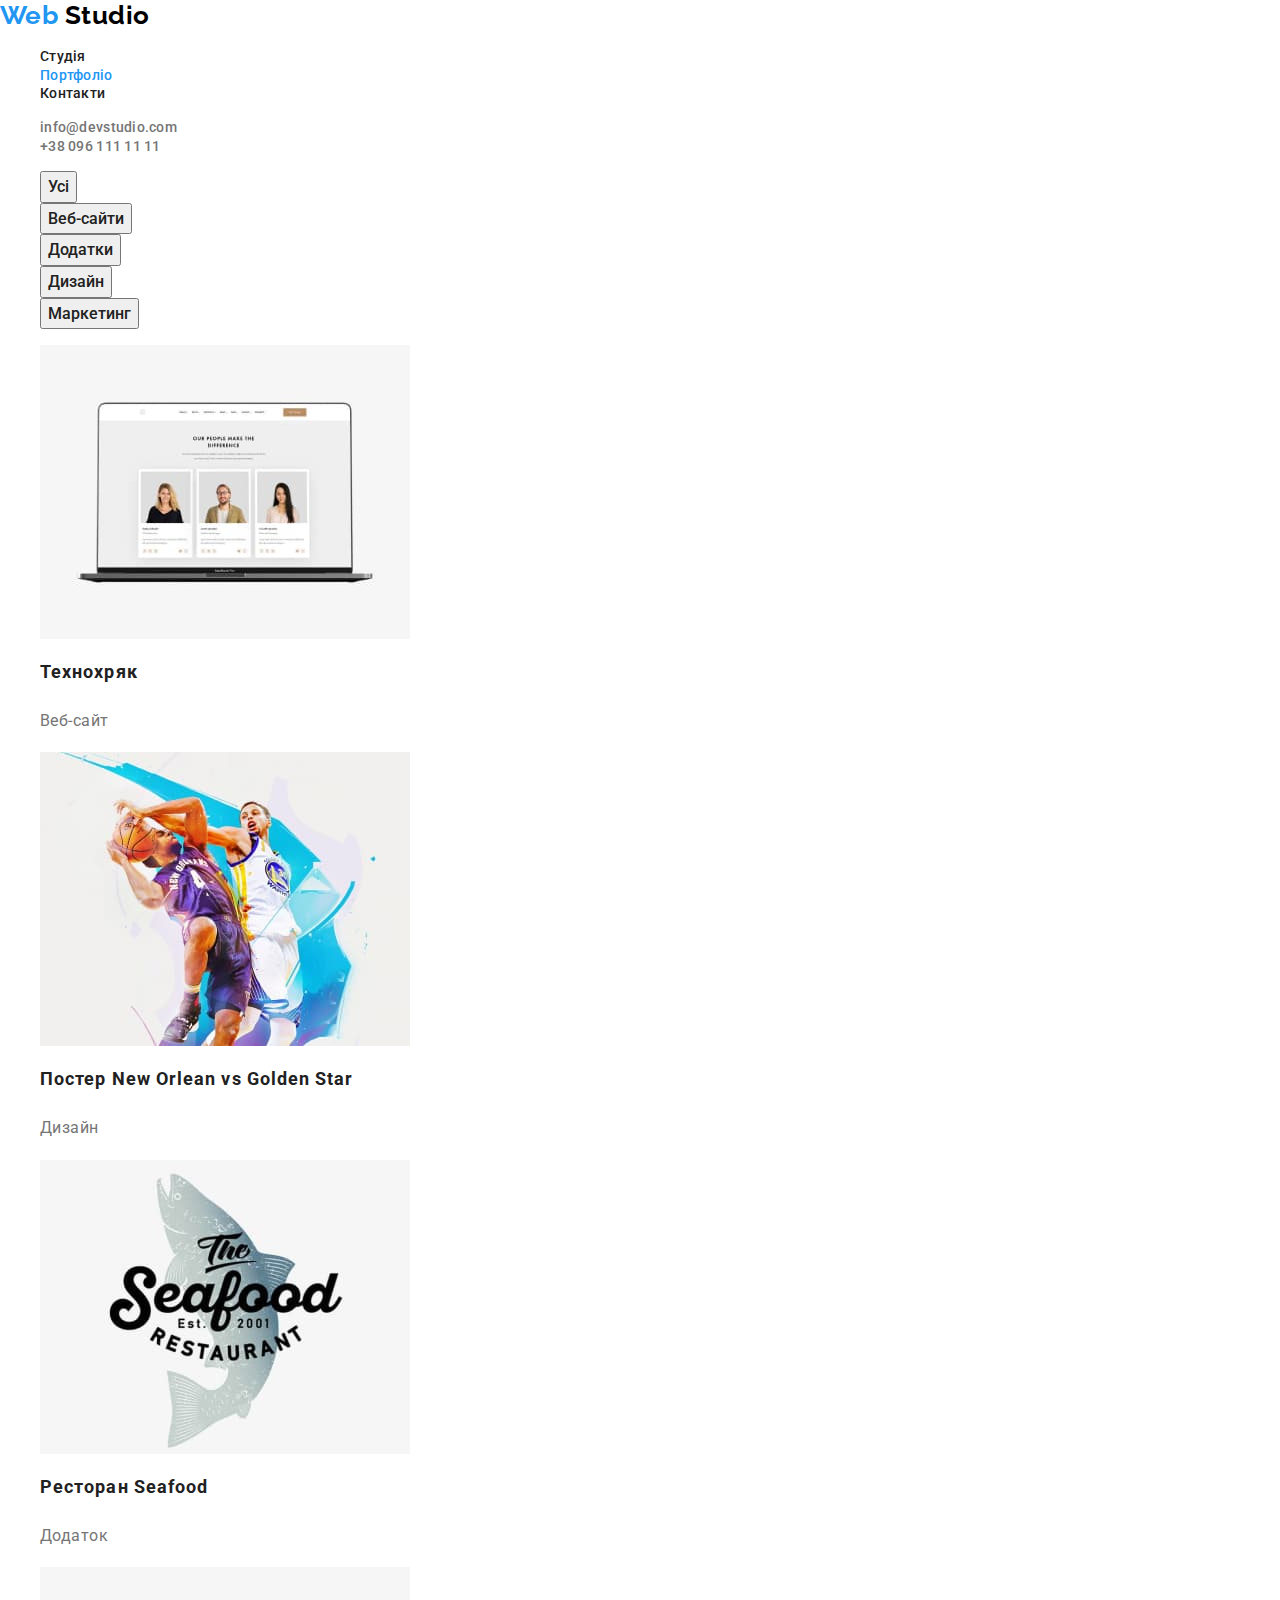
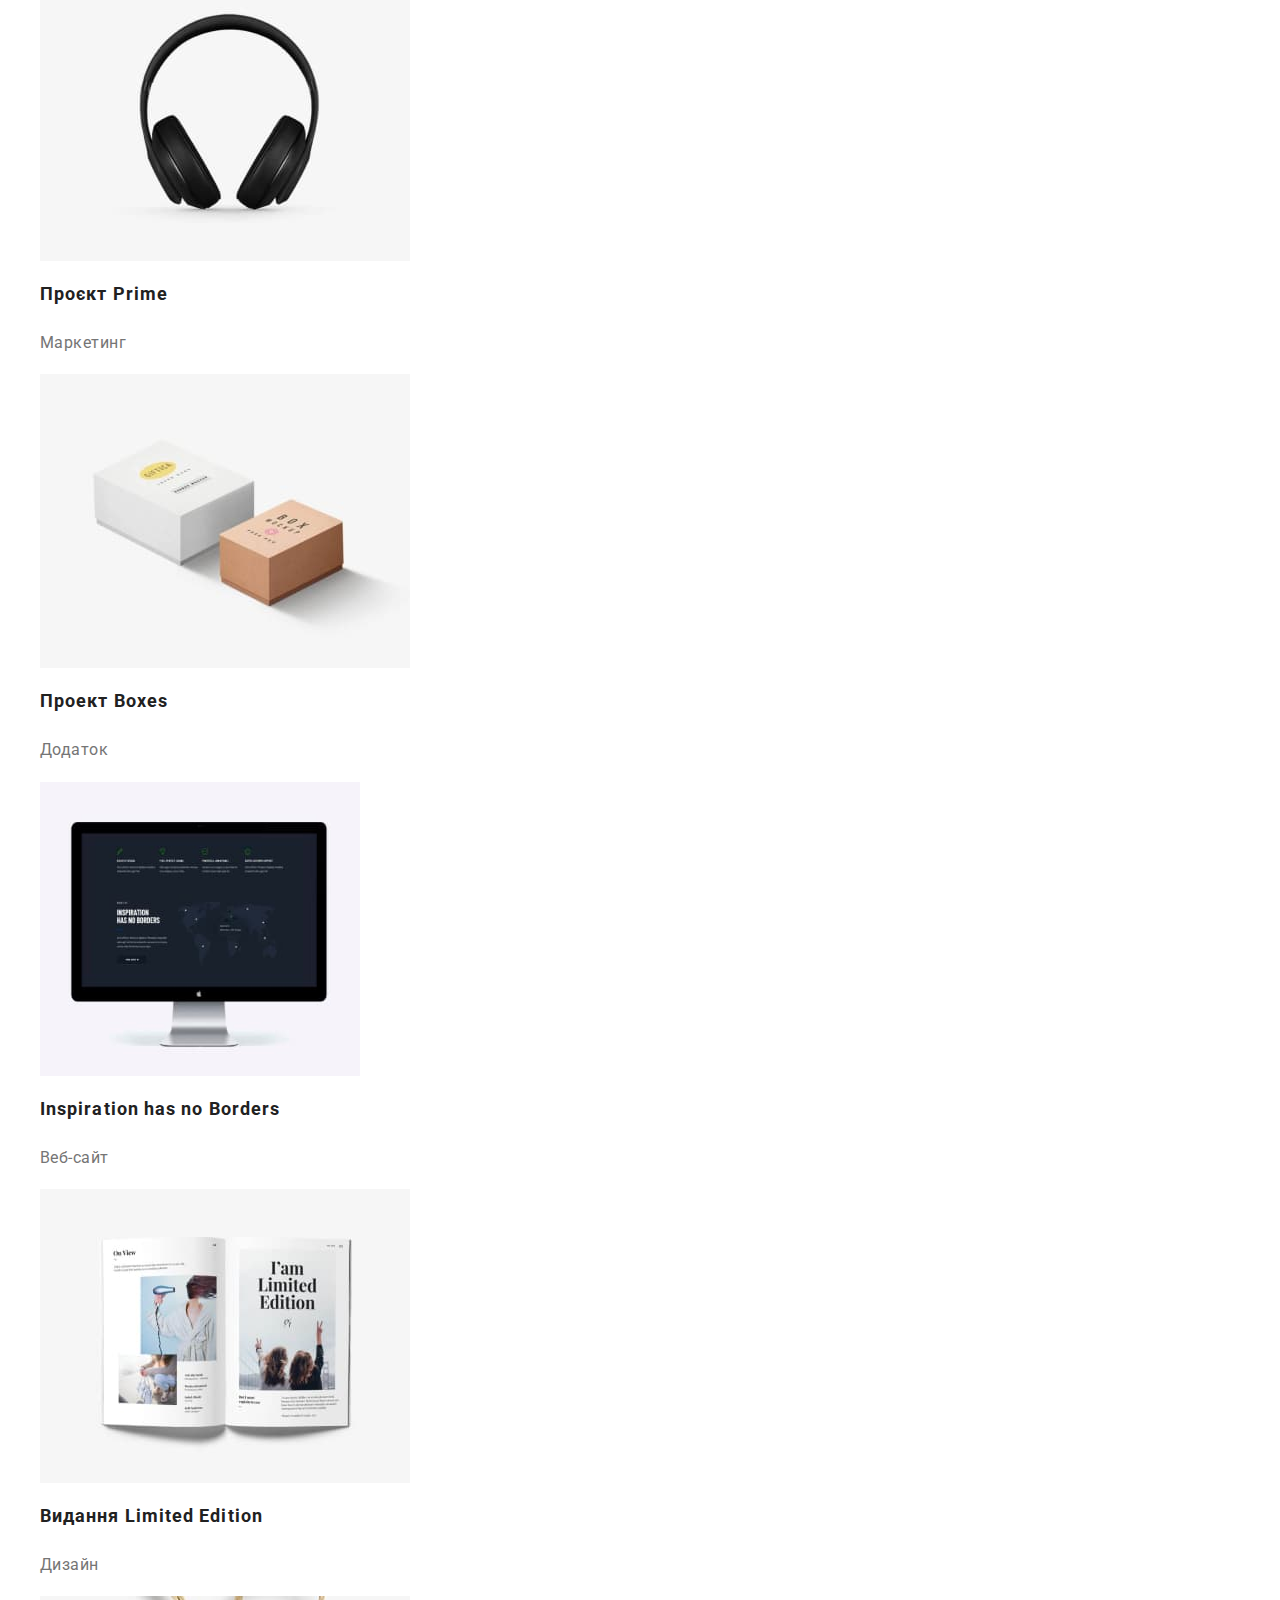
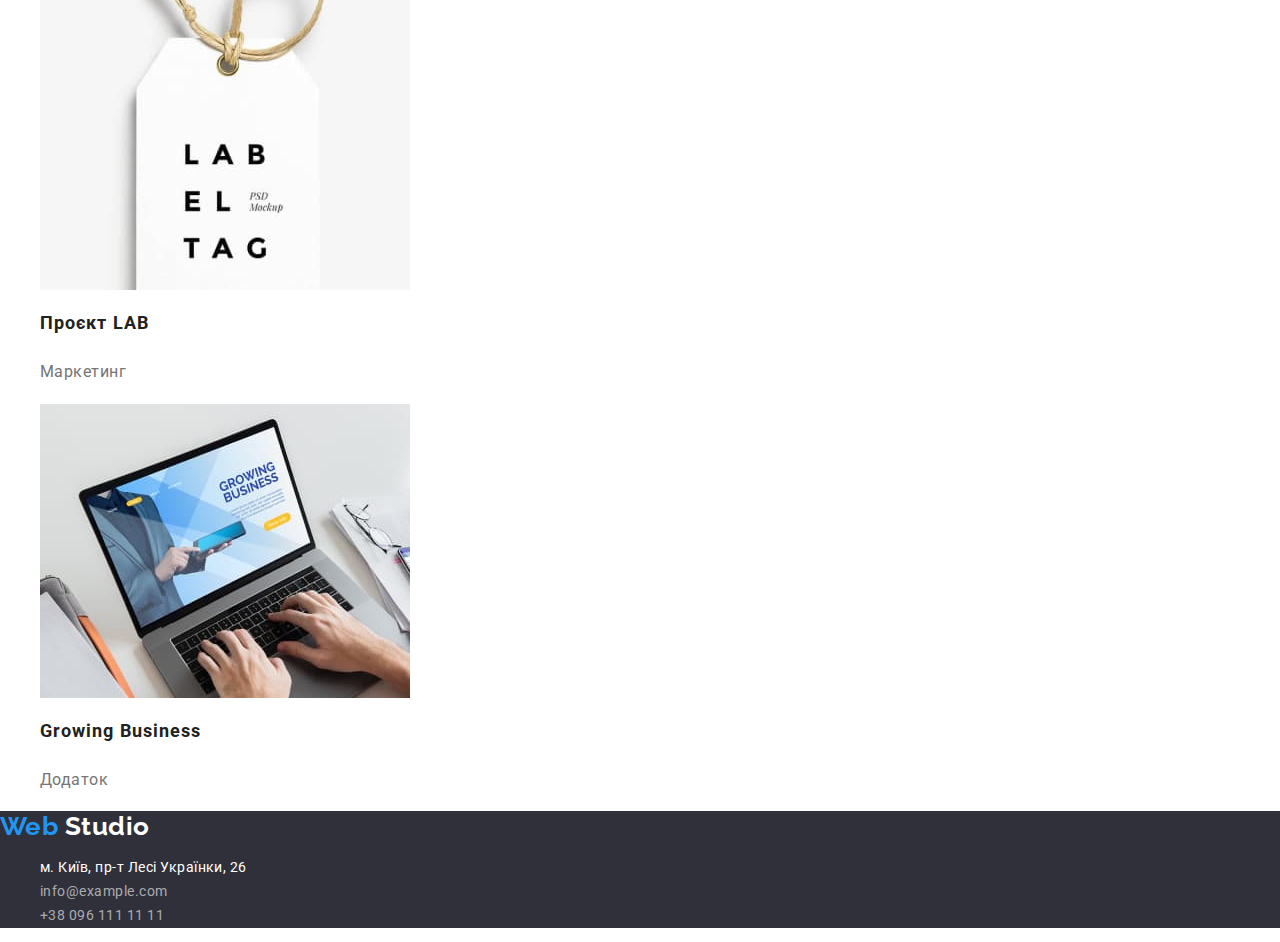
==== portfolio.html @ fda2334a "clone" ====
<!DOCTYPE html>
<html lang="uk">
  <head>
    <meta charset="UTF-8" />
    <meta http-equiv="X-UA-Compatible" content="IE=edge" />
    <meta name="viewport" content="width=device-width, initial-scale=1.0" />
    <title>Портфоліо</title>
    <link rel="preconnect" href="https://fonts.googleapis.com" />
    <link rel="preconnect" href="https://fonts.gstatic.com" crossorigin />
    <link
      href="https://fonts.googleapis.com/css2?family=Raleway:wght@700&family=Roboto:wght@400;500;700;900&display=swap"
      rel="stylesheet"
    />
    <link
      rel="stylesheet"
      href="https://cdn.jsdelivr.net/npm/modern-normalize@1.1.0/modern-normalize.min.css"
    />
    <link rel="stylesheet" href="./css/styles.css" />
  </head>
  <body>
    <header>
      <nav>
        <a href="#" class="logo">
          <span class="logo-blue">Web</span>
          <span class="logo-black">Studio</span>
        </a>
        <ul class="site-nav">
          <li>
            <a href="./index.html" class="link">Студія</a>
          </li>
          <li>
            <a href="./portfolio.html" class="link current">Портфоліо</a>
          </li>
          <li>
            <a href="#" class="link">Контакти</a>
          </li>
        </ul>
      </nav>
      <ul class="contacts">
        <li>
          <a href="mailto:info@devstudio.com" class="mail"
            >info@devstudio.com</a
          >
        </li>
        <li>
          <a href="tel:+380961111111" class="tel">+38 096 111 11 11</a>
        </li>
      </ul>
    </header>
    <main>
      <h1 class="visually-hidden"></h1>
      <section>
        <ul class="filters">
          <li class="position">
            <button type="button" class="item">Усі</button>
          </li>
          <li class="position">
            <button type="button" class="item">Веб-сайти</button>
          </li>
          <li class="position">
            <button type="button" class="item">Додатки</button>
          </li>
          <li class="position">
            <button type="button" class="item">Дизайн</button>
          </li>
          <li class="position">
            <button type="button" class="item">Маркетинг</button>
          </li>
        </ul>
        <ul class="serv-list">
          <li>
            <a href="#" class="item">
              <img
                src="./images/portfolio/img1.jpg"
                alt="Послуги-компанії"
                width="370"
                height="294"
              />
              <h2 class="service">Технохряк</h2>
              <p class="descrip">Веб-сайт</p>
            </a>
          </li>
          <li>
            <a href="#" class="item"
              ><img
                src="./images/portfolio/img2.jpg"
                alt="Послуги-компанії"
                width="370"
                height="294"
              />
              <h2 class="service">Постер New Orlean vs Golden Star</h2>
              <p class="descrip">Дизайн</p></a
            >
          </li>
          <li>
            <a href="#" class="item">
              <img
                src="./images/portfolio/img3.jpg"
                alt="Послуги-компанії"
                width="370"
                height="294"
              />
              <h2 class="service">Ресторан Seafood</h2>
              <p class="descrip">Додаток</p>
            </a>
          </li>
          <li>
            <a href="#" class="item">
              <img
                src="./images/portfolio/img4.jpg"
                alt="Послуги-компанії"
                width="370"
                height="294"
              />
              <h2 class="service">Проєкт Prime</h2>
              <p class="descrip">Маркетинг</p>
            </a>
          </li>
          <li>
            <a href="#" class="item">
              <img
                src="./images/portfolio/img5.jpg"
                alt="Послуги-компанії"
                width="370"
                height="294"
              />
              <h2 class="service">Проект Boxes</h2>
              <p class="descrip">Додаток</p>
            </a>
          </li>
          <li>
            <a href="#" class="item">
              <img
                src="./images/portfolio/img6.jpg"
                alt="Послуги-компанії"
                width="320"
                height="294"
              />
              <h2 class="service">Inspiration has no Borders</h2>
              <p class="descrip">Веб-сайт</p>
            </a>
          </li>
          <li>
            <a href="#" class="item">
              <img
                src="./images/portfolio/img7.jpg"
                alt="Послуги-компанії"
                width="370"
                height="294"
              />
              <h2 class="service">Видання Limited Edition</h2>
              <p class="descrip">Дизайн</p>
            </a>
          </li>
          <li>
            <a href="#" class="item">
              <img
                src="./images/portfolio/img8.jpg"
                alt="Послуги-компанії"
                width="370"
                height="294"
              />
              <h2 class="service">Проєкт LAB</h2>
              <p class="descrip">Маркетинг</p>
            </a>
          </li>
          <li>
            <a href="#" class="item">
              <img
                src="./images/portfolio/img9.jpg"
                alt="Послуги-компанії"
                width="370"
                height="294"
              />
              <h2 class="service">Growing Business</h2>
              <p class="descrip">Додаток</p>
            </a>
          </li>
        </ul>
      </section>
    </main>
    <footer class="footer">
      <a href="#" class="logo">
        <span class="logo-blue">Web</span>
        <span class="logo-white">Studio</span>
      </a>
      <address class="adress-list">
        <ul>
          <li>
            <a
              class="city"
              class="city"
              href="https://goo.gl/maps/ANjriqCPYeHtvhQw9"
              target="_blank"
              rel="noopener noreferrer nofollow"
              >м. Київ, пр-т Лесі Українки, 26</a
            >
          </li>
          <li>
            <a href="mailto:info@example.com" class="mail">info@example.com</a>
          </li>
          <li>
            <a href="tel:+380961111111" class="tel">+38 096 111 11 11</a>
          </li>
        </ul>
      </address>
    </footer>
  </body>
</html>
---- css/styles.css ----
:root {
  --main-color: #212121;
  --grey: #757575;
  --footer-mail-number: rgba(255, 255, 255, 0.6);
  --white: #ffffff;
  --blue: #2196f3;
  --black: #000000;
}
ul {
  list-style: none;
}
.link {
  text-decoration: none;
}
img {
  display: block;
}
button {
  cursor: pointer;
}
body {
  color: var(--main-color);
  background-color: var(--white);
  font-family: "Roboto", sans-serif;
  letter-spacing: 0.03em;
}
.logo {
  font-family: "Raleway", sans-serif;
  font-weight: 700;
  font-size: 26px;
  line-height: 1.2;
  text-decoration: none;
}
.logo .logo-blue {
  color: var(--blue);
}
.logo .logo-black {
  color: var(--black);
}
.logo .logo-white {
  color: var(--white);
}
.site-nav .link {
  color: var(--main-color);
  font-weight: 500;
  font-size: 14px;
  line-height: 1.1;
  letter-spacing: 0.02em;
  text-decoration: none;
}
.site-nav .link:hover,
.site-nav .link:focus {
  color: var(--blue);
}
.site-nav .link.current {
  color: var(--blue);
}
.contacts .tel,
.contacts .mail {
  color: var(--grey);
  font-weight: 500;
  font-size: 14px;
  line-height: 1.1;
  letter-spacing: 0.02em;
  text-decoration: none;
}
.contacts .tel:hover,
.contacts .tel:focus,
.contacts .mail:hover,
.contacts .mail:focus {
  color: var(--blue);
}
.hero {
  background-color: #2f303a;
}
.hero .hero-title {
  color: var(--white);
  font-weight: 900;
  font-size: 44px;
  line-height: 1.4;
  text-align: center;
  letter-spacing: 0.06em;
  text-transform: uppercase;
}
.modal-btn {
  color: var(--white);
  background-color: var(--blue);
  font-weight: 700;
  font-size: 16px;
  line-height: 1.8;
  display: flex;
  align-items: center;
  text-align: center;
  letter-spacing: 0.06em;
  text-decoration: none;
}
.modal-btn:hover .modal-btn:focus {
  color: var(--blue);
}
.features-desc {
  color: var(--grey);
  font-family: Roboto;
  font-weight: 400;
  font-size: 14px;
  line-height: 1.7;
}
.features-title {
  font-weight: 700;
  font-size: 14px;
  line-height: 1.14;
  text-transform: uppercase;
}

.services-title,
.title-team {
  font-weight: 700;
  font-size: 36px;
  line-height: 0.7;
  text-align: center;
}
.team {
  background-color: #f5f4fa;
}

.team .team-member {
  font-weight: 500;
  font-size: 16px;
  line-height: 1.2;
}
.team .position {
  color: var(--grey);
}

.footer {
  background-color: #2f303a;
}
.adress-list {
  font-weight: 400;
  font-size: 14px;
  line-height: 1.7;
  font-style: normal;
}
.adress-list .city {
  color: var(--white);
  text-decoration: none;
}

.adress-list .mail,
.adress-list .tel {
  color: var(--footer-mail-number);
  text-decoration: none;
}
.adress-list .city:hover,
.adress-list .mail:hover,
.adress-list .tel:hover {
  color: var(--blue);
}

.filters .item {
  color: var(--main-color);
  font-weight: 500;
  font-size: 16px;
  line-height: 1.6;
  text-decoration: none;
}
.filters .position:hover,
.filters .position:focus {
  color: var(--white);
  background-color: var(--blue);
}

.serv-list .service {
  color: var(--main-color);
  font-weight: 700;
  font-size: 18px;
  line-height: 2;
  letter-spacing: 0.06em;
}
.serv-list .descrip {
  color: var(--grey);
  font-weight: 400;
  font-size: 16px;
  line-height: 1.9;
}

.serv-list .item {
  text-decoration: none;
}

.visually-hidden {
  position: absolute;
  width: 1px;
  height: 1px;
  margin: -1px;
  border: 0;
  padding: 0;
  white-space: nowrap;
  clip-path: inset(100%);
  clip: rect(0 0 0 0);
  overflow: hidden;
}
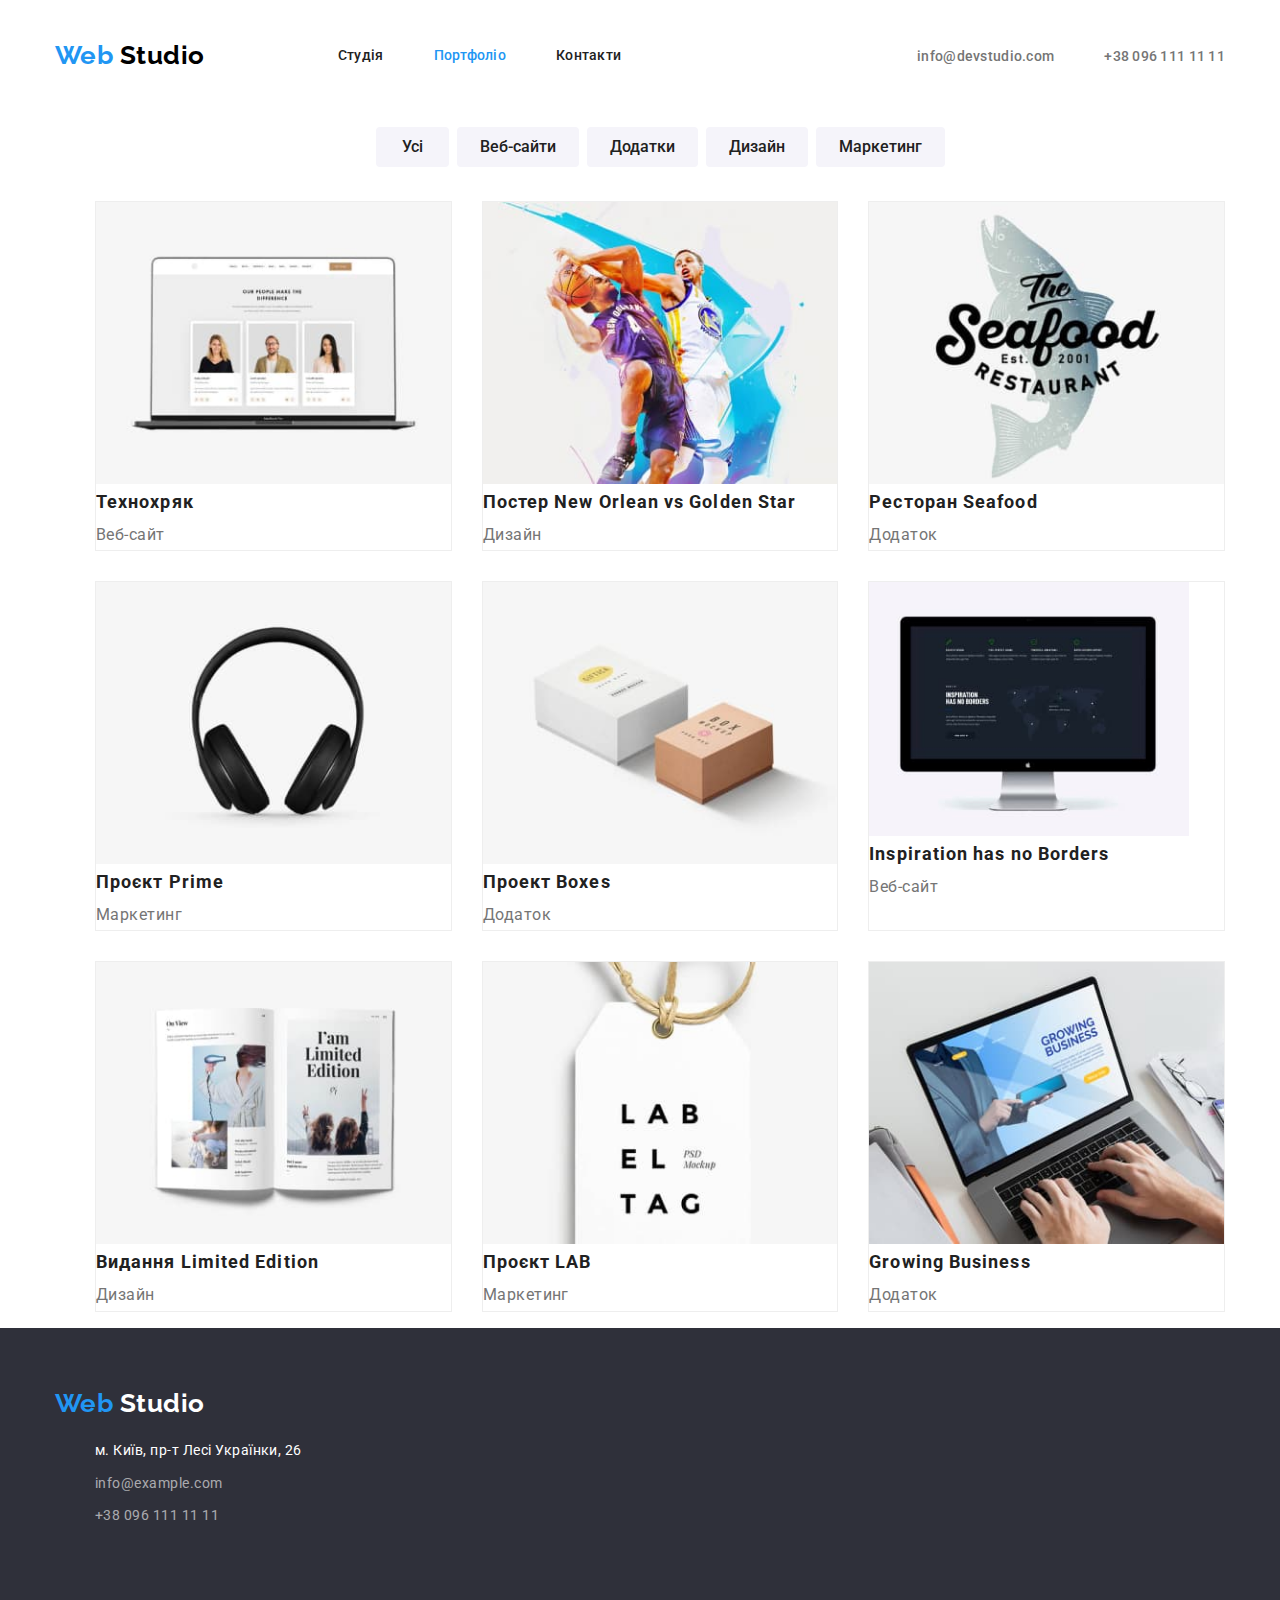
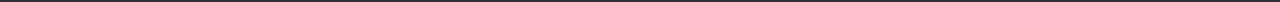
==== commit 375d2c88: "margin/padding added" ====
--- a/portfolio.html
+++ b/portfolio.html
@@ -19,191 +19,199 @@
   </head>
   <body>
     <header>
-      <nav>
-        <a href="#" class="logo">
-          <span class="logo-blue">Web</span>
-          <span class="logo-black">Studio</span>
-        </a>
-        <ul class="site-nav">
-          <li>
-            <a href="./index.html" class="link">Студія</a>
+      <div class="container top-line">
+        <nav class="nav-container">
+          <a href="#" class="logo">
+            <span class="logo-blue">Web</span>
+            <span class="logo-black">Studio</span>
+          </a>
+          <ul class="site-nav">
+            <li class="pages">
+              <a href="./index.html" class="link">Студія</a>
+            </li>
+            <li class="pages">
+              <a href="./portfolio.html" class="link current">Портфоліо</a>
+            </li>
+            <li class="pages">
+              <a href="#" class="link">Контакти</a>
+            </li>
+          </ul>
+        </nav>
+        <ul class="contacts">
+          <li class="item">
+            <a href="mailto:info@devstudio.com" class="mail"
+              >info@devstudio.com</a
+            >
           </li>
-          <li>
-            <a href="./portfolio.html" class="link current">Портфоліо</a>
-          </li>
-          <li>
-            <a href="#" class="link">Контакти</a>
+          <li class="item">
+            <a href="tel:+380961111111" class="tel">+38 096 111 11 11</a>
           </li>
         </ul>
-      </nav>
-      <ul class="contacts">
-        <li>
-          <a href="mailto:info@devstudio.com" class="mail"
-            >info@devstudio.com</a
-          >
-        </li>
-        <li>
-          <a href="tel:+380961111111" class="tel">+38 096 111 11 11</a>
-        </li>
-      </ul>
+      </div>
     </header>
     <main>
       <h1 class="visually-hidden"></h1>
-      <section>
-        <ul class="filters">
-          <li class="position">
-            <button type="button" class="item">Усі</button>
-          </li>
-          <li class="position">
-            <button type="button" class="item">Веб-сайти</button>
-          </li>
-          <li class="position">
-            <button type="button" class="item">Додатки</button>
-          </li>
-          <li class="position">
-            <button type="button" class="item">Дизайн</button>
-          </li>
-          <li class="position">
-            <button type="button" class="item">Маркетинг</button>
-          </li>
-        </ul>
-        <ul class="serv-list">
-          <li>
-            <a href="#" class="item">
-              <img
-                src="./images/portfolio/img1.jpg"
-                alt="Послуги-компанії"
-                width="370"
-                height="294"
-              />
-              <h2 class="service">Технохряк</h2>
-              <p class="descrip">Веб-сайт</p>
-            </a>
-          </li>
-          <li>
-            <a href="#" class="item"
-              ><img
-                src="./images/portfolio/img2.jpg"
-                alt="Послуги-компанії"
-                width="370"
-                height="294"
-              />
-              <h2 class="service">Постер New Orlean vs Golden Star</h2>
-              <p class="descrip">Дизайн</p></a
-            >
-          </li>
-          <li>
-            <a href="#" class="item">
-              <img
-                src="./images/portfolio/img3.jpg"
-                alt="Послуги-компанії"
-                width="370"
-                height="294"
-              />
-              <h2 class="service">Ресторан Seafood</h2>
-              <p class="descrip">Додаток</p>
-            </a>
-          </li>
-          <li>
-            <a href="#" class="item">
-              <img
-                src="./images/portfolio/img4.jpg"
-                alt="Послуги-компанії"
-                width="370"
-                height="294"
-              />
-              <h2 class="service">Проєкт Prime</h2>
-              <p class="descrip">Маркетинг</p>
-            </a>
-          </li>
-          <li>
-            <a href="#" class="item">
-              <img
-                src="./images/portfolio/img5.jpg"
-                alt="Послуги-компанії"
-                width="370"
-                height="294"
-              />
-              <h2 class="service">Проект Boxes</h2>
-              <p class="descrip">Додаток</p>
-            </a>
-          </li>
-          <li>
-            <a href="#" class="item">
-              <img
-                src="./images/portfolio/img6.jpg"
-                alt="Послуги-компанії"
-                width="320"
-                height="294"
-              />
-              <h2 class="service">Inspiration has no Borders</h2>
-              <p class="descrip">Веб-сайт</p>
-            </a>
-          </li>
-          <li>
-            <a href="#" class="item">
-              <img
-                src="./images/portfolio/img7.jpg"
-                alt="Послуги-компанії"
-                width="370"
-                height="294"
-              />
-              <h2 class="service">Видання Limited Edition</h2>
-              <p class="descrip">Дизайн</p>
-            </a>
-          </li>
-          <li>
-            <a href="#" class="item">
-              <img
-                src="./images/portfolio/img8.jpg"
-                alt="Послуги-компанії"
-                width="370"
-                height="294"
-              />
-              <h2 class="service">Проєкт LAB</h2>
-              <p class="descrip">Маркетинг</p>
-            </a>
-          </li>
-          <li>
-            <a href="#" class="item">
-              <img
-                src="./images/portfolio/img9.jpg"
-                alt="Послуги-компанії"
-                width="370"
-                height="294"
-              />
-              <h2 class="service">Growing Business</h2>
-              <p class="descrip">Додаток</p>
-            </a>
-          </li>
-        </ul>
+      <section class="portfolio">
+        <div class="container">
+          <ul class="filters">
+            <li class="position">
+              <button type="button" class="item">Усі</button>
+            </li>
+            <li class="position">
+              <button type="button" class="item">Веб-сайти</button>
+            </li>
+            <li class="position">
+              <button type="button" class="item">Додатки</button>
+            </li>
+            <li class="position">
+              <button type="button" class="item">Дизайн</button>
+            </li>
+            <li class="position">
+              <button type="button" class="item">Маркетинг</button>
+            </li>
+          </ul>
+          <ul class="serv-list">
+            <li class="serv-card">
+              <a href="#" class="item">
+                <img
+                  src="./images/portfolio/img1.jpg"
+                  alt="Послуги-компанії"
+                  width="370"
+                  height="294"
+                />
+                <h2 class="service">Технохряк</h2>
+                <p class="descrip">Веб-сайт</p>
+              </a>
+            </li>
+            <li class="serv-card">
+              <a href="#" class="item"
+                ><img
+                  src="./images/portfolio/img2.jpg"
+                  alt="Послуги-компанії"
+                  width="370"
+                  height="294"
+                />
+                <h2 class="service">Постер New Orlean vs Golden Star</h2>
+                <p class="descrip">Дизайн</p></a
+              >
+            </li>
+            <li class="serv-card">
+              <a href="#" class="item">
+                <img
+                  src="./images/portfolio/img3.jpg"
+                  alt="Послуги-компанії"
+                  width="370"
+                  height="294"
+                />
+                <h2 class="service">Ресторан Seafood</h2>
+                <p class="descrip">Додаток</p>
+              </a>
+            </li>
+            <li class="serv-card">
+              <a href="#" class="item">
+                <img
+                  src="./images/portfolio/img4.jpg"
+                  alt="Послуги-компанії"
+                  width="370"
+                  height="294"
+                />
+                <h2 class="service">Проєкт Prime</h2>
+                <p class="descrip">Маркетинг</p>
+              </a>
+            </li>
+            <li class="serv-card">
+              <a href="#" class="item">
+                <img
+                  src="./images/portfolio/img5.jpg"
+                  alt="Послуги-компанії"
+                  width="370"
+                  height="294"
+                />
+                <h2 class="service">Проект Boxes</h2>
+                <p class="descrip">Додаток</p>
+              </a>
+            </li>
+            <li class="serv-card">
+              <a href="#" class="item">
+                <img
+                  src="./images/portfolio/img6.jpg"
+                  alt="Послуги-компанії"
+                  width="320"
+                  height="294"
+                />
+                <h2 class="service">Inspiration has no Borders</h2>
+                <p class="descrip">Веб-сайт</p>
+              </a>
+            </li>
+            <li class="serv-card">
+              <a href="#" class="item">
+                <img
+                  src="./images/portfolio/img7.jpg"
+                  alt="Послуги-компанії"
+                  width="370"
+                  height="294"
+                />
+                <h2 class="service">Видання Limited Edition</h2>
+                <p class="descrip">Дизайн</p>
+              </a>
+            </li>
+            <li class="serv-card">
+              <a href="#" class="item">
+                <img
+                  src="./images/portfolio/img8.jpg"
+                  alt="Послуги-компанії"
+                  width="370"
+                  height="294"
+                />
+                <h2 class="service">Проєкт LAB</h2>
+                <p class="descrip">Маркетинг</p>
+              </a>
+            </li>
+            <li class="serv-card">
+              <a href="#" class="item">
+                <img
+                  src="./images/portfolio/img9.jpg"
+                  alt="Послуги-компанії"
+                  width="370"
+                  height="294"
+                />
+                <h2 class="service">Growing Business</h2>
+                <p class="descrip">Додаток</p>
+              </a>
+            </li>
+          </ul>
+        </div>
       </section>
     </main>
     <footer class="footer">
-      <a href="#" class="logo">
-        <span class="logo-blue">Web</span>
-        <span class="logo-white">Studio</span>
-      </a>
-      <address class="adress-list">
-        <ul>
-          <li>
-            <a
-              class="city"
-              class="city"
-              href="https://goo.gl/maps/ANjriqCPYeHtvhQw9"
-              target="_blank"
-              rel="noopener noreferrer nofollow"
-              >м. Київ, пр-т Лесі Українки, 26</a
-            >
-          </li>
-          <li>
-            <a href="mailto:info@example.com" class="mail">info@example.com</a>
-          </li>
-          <li>
-            <a href="tel:+380961111111" class="tel">+38 096 111 11 11</a>
-          </li>
-        </ul>
-      </address>
+      <div class="container">
+        <a href="#" class="logo">
+          <span class="logo-blue">Web</span>
+          <span class="logo-white">Studio</span>
+        </a>
+        <address class="adress-list">
+          <ul>
+            <li>
+              <a
+                class="city"
+                class="city"
+                href="https://goo.gl/maps/ANjriqCPYeHtvhQw9"
+                target="_blank"
+                rel="noopener noreferrer nofollow"
+                >м. Київ, пр-т Лесі Українки, 26</a
+              >
+            </li>
+            <li class="mail-footer">
+              <a href="mailto:info@example.com" class="mail"
+                >info@example.com</a
+              >
+            </li>
+            <li class="tel-footer">
+              <a href="tel:+380961111111" class="tel">+38 096 111 11 11</a>
+            </li>
+          </ul>
+        </address>
+      </div>
     </footer>
   </body>
 </html>
--- a/css/styles.css
+++ b/css/styles.css
@@ -5,6 +5,7 @@
   --white: #ffffff;
   --blue: #2196f3;
   --black: #000000;
+  --list-gap: 30px;
 }
 ul {
   list-style: none;
@@ -14,6 +15,8 @@
 }
 img {
   display: block;
+  max-width: 100%;
+  height: auto;
 }
 button {
   cursor: pointer;
@@ -24,7 +27,23 @@
   font-family: "Roboto", sans-serif;
   letter-spacing: 0.03em;
 }
-.logo {
+.container {
+  width: 1200px;
+  padding-left: 15px;
+  padding-right: 15px;
+  margin-left: auto;
+  margin-right: auto;
+}
+
+.main {
+  border: 1px solid #ececec;
+}
+.top-line {
+  display: flex;
+  align-items: center;
+}
+
+.top-line .logo {
   font-family: "Raleway", sans-serif;
   font-weight: 700;
   font-size: 26px;
@@ -40,6 +59,20 @@
 .logo .logo-white {
   color: var(--white);
 }
+
+.nav-container {
+  display: flex;
+  align-items: center;
+}
+.site-nav {
+  display: flex;
+  margin-left: 93px;
+}
+
+.site-nav .pages:not(:last-child) {
+  margin-right: 50px;
+}
+
 .site-nav .link {
   color: var(--main-color);
   font-weight: 500;
@@ -47,6 +80,9 @@
   line-height: 1.1;
   letter-spacing: 0.02em;
   text-decoration: none;
+  display: inline-block;
+  padding-top: 32px;
+  padding-bottom: 32px;
 }
 .site-nav .link:hover,
 .site-nav .link:focus {
@@ -55,8 +91,19 @@
 .site-nav .link.current {
   color: var(--blue);
 }
-.contacts .tel,
-.contacts .mail {
+
+.contacts {
+  display: flex;
+  align-items: center;
+  margin-left: auto;
+}
+
+.contacts .item:not(:last-child) {
+  margin-right: 50px;
+}
+
+.contacts .mail,
+.contacts .tel {
   color: var(--grey);
   font-weight: 500;
   font-size: 14px;
@@ -64,21 +111,30 @@
   letter-spacing: 0.02em;
   text-decoration: none;
 }
+.contacts .mail:hover,
+.contacts .mail:focus,
 .contacts .tel:hover,
-.contacts .tel:focus,
-.contacts .mail:hover,
-.contacts .mail:focus {
-  color: var(--blue);
-}
+.contacts .tel:focus {
+  color: var(--blue);
+}
+
 .hero {
   background-color: #2f303a;
-}
-.hero .hero-title {
+  max-width: 1600px;
+  margin-left: auto;
+  margin-right: auto;
+  padding-top: 200px;
+  padding-bottom: 200px;
+  color: var(--white);
+  text-align: center;
+}
+.hero-title {
   color: var(--white);
   font-weight: 900;
   font-size: 44px;
   line-height: 1.4;
-  text-align: center;
+  margin-top: 0px;
+  margin-bottom: 0px;
   letter-spacing: 0.06em;
   text-transform: uppercase;
 }
@@ -88,29 +144,51 @@
   font-weight: 700;
   font-size: 16px;
   line-height: 1.8;
-  display: flex;
-  align-items: center;
-  text-align: center;
+  display: inline-block;
   letter-spacing: 0.06em;
   text-decoration: none;
+  border-radius: 4px;
+  padding: 10px 32px 10px 32px;
+  min-width: 200px;
+  border-color: 1px solid var(--blue);
+  margin-top: 30px;
 }
 .modal-btn:hover .modal-btn:focus {
   color: var(--blue);
+}
+.features,
+.services,
+.team {
+  padding-top: 94px;
 }
 .features-desc {
   color: var(--grey);
-  font-family: Roboto;
+  font-family: "Roboto";
   font-weight: 400;
   font-size: 14px;
   line-height: 1.7;
+  margin-top: 0px;
+  margin-bottom: 0px;
 }
 .features-title {
   font-weight: 700;
   font-size: 14px;
   line-height: 1.14;
   text-transform: uppercase;
-}
-
+  margin-top: 0px;
+  margin-bottom: 10px;
+}
+.features-list {
+  display: flex;
+  flex-wrap: wrap;
+}
+.features-list > .features-card {
+  width: calc((100% - 90px) / 4);
+  margin-right: var(--list-gap);
+}
+.features-list :nth-child(4) {
+  margin-right: 0px;
+}
 .services-title,
 .title-team {
   font-weight: 700;
@@ -118,31 +196,80 @@
   line-height: 0.7;
   text-align: center;
 }
+.services-list {
+  display: flex;
+  flex-wrap: wrap;
+  margin-top: 50px;
+}
+.services-list .services-card {
+  width: calc((100% - 60px) / 3);
+  margin-right: var(--list-gap);
+}
+.services-list :nth-child(3) {
+  margin-right: 0px;
+}
+.services-card .link {
+  display: block;
+}
+.services {
+  padding-bottom: 94px;
+}
 .team {
   background-color: #f5f4fa;
+  padding-bottom: 94px;
 }
 
 .team .team-member {
   font-weight: 500;
   font-size: 16px;
   line-height: 1.2;
+  margin-top: 30px;
+  margin-bottom: 0px;
 }
 .team .position {
   color: var(--grey);
-}
-
+  margin-top: 10px;
+  margin-bottom: 0px;
+}
+.team-list {
+  display: flex;
+  margin-top: 50px;
+}
+.team-card {
+  text-align: center;
+  width: calc((100% - 90px) / 4);
+  margin-right: var(--list-gap);
+  padding-bottom: var(--list-gap);
+  background-color: var(--white);
+}
+.team-list :nth-child(4) {
+  margin-right: 0px;
+}
 .footer {
   background-color: #2f303a;
+  padding-top: 60px;
+  padding-bottom: 60px;
+}
+.footer .logo {
+  display: inline-block;
+  font-family: "Raleway", sans-serif;
+  font-weight: 700;
+  font-size: 26px;
+  line-height: 1.2;
+  text-decoration: none;
 }
 .adress-list {
   font-weight: 400;
   font-size: 14px;
   line-height: 1.7;
   font-style: normal;
+  margin-top: 20px;
 }
 .adress-list .city {
   color: var(--white);
   text-decoration: none;
+  margin-top: 0px;
+  margin-bottom: 0px;
 }
 
 .adress-list .mail,
@@ -155,18 +282,42 @@
 .adress-list .tel:hover {
   color: var(--blue);
 }
+.mail-footer,
+.tel-footer {
+  margin-top: 9px;
+  margin-bottom: 0px;
+}
 
 .filters .item {
   color: var(--main-color);
+  background-color: #f5f4fa;
+  border: 1px solid transparent;
   font-weight: 500;
   font-size: 16px;
   line-height: 1.6;
-  text-decoration: none;
-}
-.filters .position:hover,
-.filters .position:focus {
+  text-align: center;
+  text-decoration: none;
+  display: inline-block;
+  border-radius: 4px;
+  padding: 6px 22px 6px 22px;
+  min-width: 73px;
+  outline: none;
+}
+
+.filters .position :hover,
+.filters .position :focus {
   color: var(--white);
   background-color: var(--blue);
+}
+
+.filters {
+  display: flex;
+  flex-wrap: wrap;
+  justify-content: center;
+}
+
+.filters :not(:last-child) {
+  margin-right: 8px;
 }
 
 .serv-list .service {
@@ -175,18 +326,45 @@
   font-size: 18px;
   line-height: 2;
   letter-spacing: 0.06em;
+  margin-top: 0px;
+  margin-bottom: 0px;
 }
 .serv-list .descrip {
   color: var(--grey);
   font-weight: 400;
   font-size: 16px;
   line-height: 1.9;
+  margin-top: 0px;
+  margin-bottom: 0px;
 }
 
 .serv-list .item {
   text-decoration: none;
-}
-
+  display: block;
+}
+
+.title {
+  padding: 20px 24px;
+}
+.serv-list {
+  display: flex;
+  flex-wrap: wrap;
+  margin-top: 34px;
+}
+.serv-card {
+  width: calc((100% - 60px) / 3);
+  margin-right: var(--list-gap);
+  margin-bottom: var(--list-gap);
+  background-color: var(--white);
+  border: 1px solid #eeeeee;
+}
+
+.serv-list :nth-child(3n) {
+  margin-right: 0;
+}
+.serv-list :nth-last-child(-n + 3) {
+  margin-bottom: 0;
+}
 .visually-hidden {
   position: absolute;
   width: 1px;
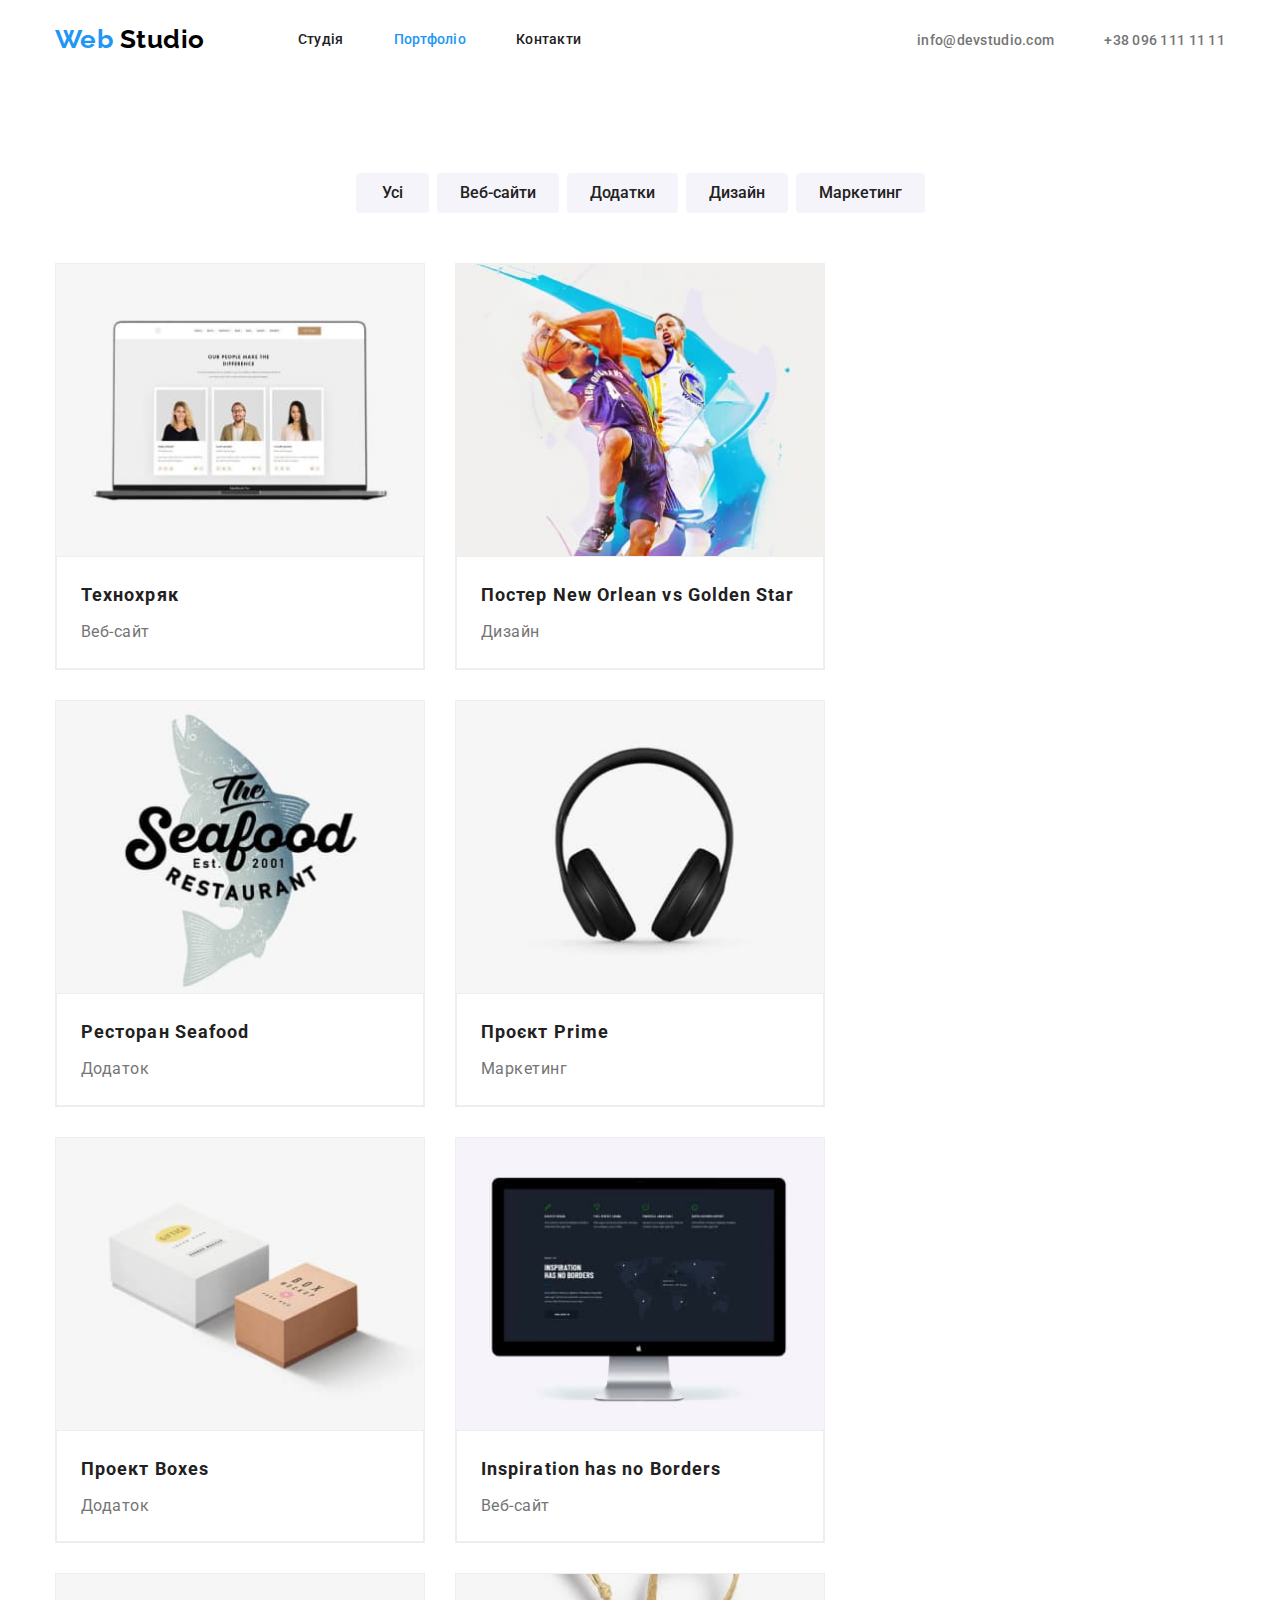
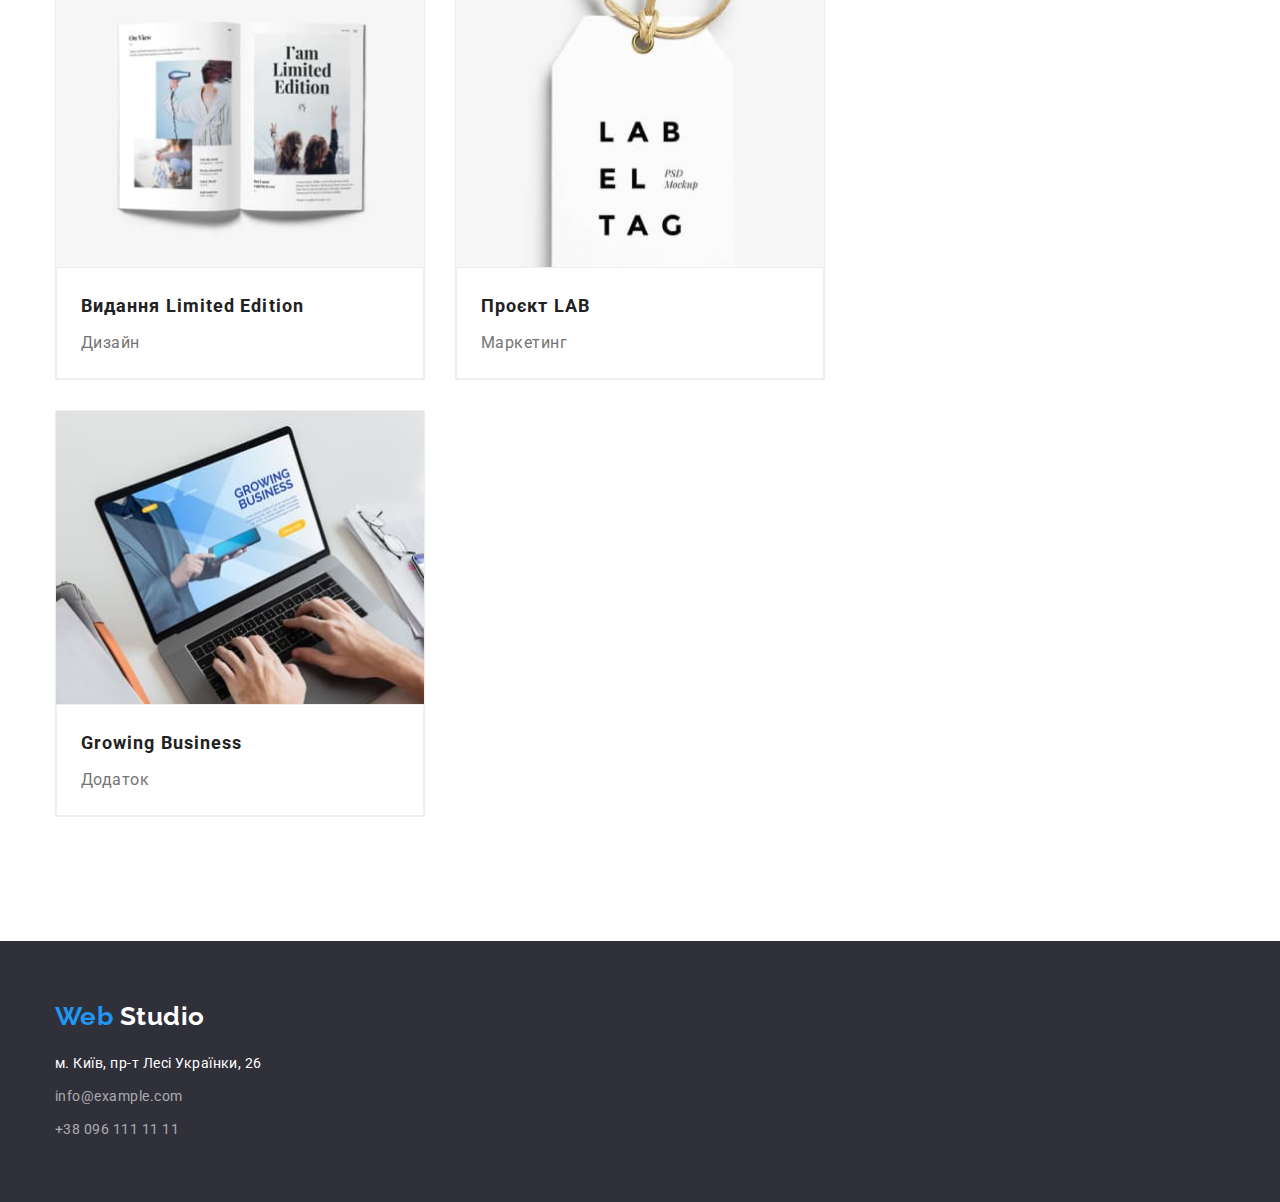
==== commit f4c832e1: "fix" ====
--- a/portfolio.html
+++ b/portfolio.html
@@ -39,9 +39,7 @@
         </nav>
         <ul class="contacts">
           <li class="item">
-            <a href="mailto:info@devstudio.com" class="mail"
-              >info@devstudio.com</a
-            >
+            <a href="mailto:info@devstudio.com" class="mail">info@devstudio.com</a>
           </li>
           <li class="item">
             <a href="tel:+380961111111" class="tel">+38 096 111 11 11</a>
@@ -50,9 +48,9 @@
       </div>
     </header>
     <main>
-      <h1 class="visually-hidden"></h1>
-      <section class="portfolio">
+      <section class="portfolio section">
         <div class="container">
+          <h1 class="visually-hidden">Портфоліо</h1>
           <ul class="filters">
             <li class="position">
               <button type="button" class="item">Усі</button>
@@ -70,6 +68,8 @@
               <button type="button" class="item">Маркетинг</button>
             </li>
           </ul>
+        </div>
+        <div class="service container">
           <ul class="serv-list">
             <li class="serv-card">
               <a href="#" class="item">
@@ -79,8 +79,10 @@
                   width="370"
                   height="294"
                 />
-                <h2 class="service">Технохряк</h2>
-                <p class="descrip">Веб-сайт</p>
+                <div class="portfolio-list">
+                  <h2 class="service">Технохряк</h2>
+                  <p class="descrip">Веб-сайт</p>
+                </div>
               </a>
             </li>
             <li class="serv-card">
@@ -91,9 +93,11 @@
                   width="370"
                   height="294"
                 />
-                <h2 class="service">Постер New Orlean vs Golden Star</h2>
-                <p class="descrip">Дизайн</p></a
-              >
+                <div class="portfolio-list">
+                  <h2 class="service">Постер New Orlean vs Golden Star</h2>
+                  <p class="descrip">Дизайн</p>
+                </div>
+              </a>
             </li>
             <li class="serv-card">
               <a href="#" class="item">
@@ -103,8 +107,10 @@
                   width="370"
                   height="294"
                 />
-                <h2 class="service">Ресторан Seafood</h2>
-                <p class="descrip">Додаток</p>
+                <div class="portfolio-list">
+                  <h2 class="service">Ресторан Seafood</h2>
+                  <p class="descrip">Додаток</p>
+                </div>
               </a>
             </li>
             <li class="serv-card">
@@ -115,8 +121,10 @@
                   width="370"
                   height="294"
                 />
-                <h2 class="service">Проєкт Prime</h2>
-                <p class="descrip">Маркетинг</p>
+                <div class="portfolio-list">
+                  <h2 class="service">Проєкт Prime</h2>
+                  <p class="descrip">Маркетинг</p>
+                </div>
               </a>
             </li>
             <li class="serv-card">
@@ -127,8 +135,10 @@
                   width="370"
                   height="294"
                 />
-                <h2 class="service">Проект Boxes</h2>
-                <p class="descrip">Додаток</p>
+                <div class="portfolio-list">
+                  <h2 class="service">Проект Boxes</h2>
+                  <p class="descrip">Додаток</p>
+                </div>
               </a>
             </li>
             <li class="serv-card">
@@ -136,11 +146,13 @@
                 <img
                   src="./images/portfolio/img6.jpg"
                   alt="Послуги-компанії"
-                  width="320"
-                  height="294"
-                />
-                <h2 class="service">Inspiration has no Borders</h2>
-                <p class="descrip">Веб-сайт</p>
+                  width="370"
+                  height="294"
+                />
+                <div class="portfolio-list">
+                  <h2 class="service">Inspiration has no Borders</h2>
+                  <p class="descrip">Веб-сайт</p>
+                </div>
               </a>
             </li>
             <li class="serv-card">
@@ -151,8 +163,10 @@
                   width="370"
                   height="294"
                 />
-                <h2 class="service">Видання Limited Edition</h2>
-                <p class="descrip">Дизайн</p>
+                <div class="portfolio-list">
+                  <h2 class="service">Видання Limited Edition</h2>
+                  <p class="descrip">Дизайн</p>
+                </div>
               </a>
             </li>
             <li class="serv-card">
@@ -163,8 +177,10 @@
                   width="370"
                   height="294"
                 />
-                <h2 class="service">Проєкт LAB</h2>
-                <p class="descrip">Маркетинг</p>
+                <div class="portfolio-list">
+                  <h2 class="service">Проєкт LAB</h2>
+                  <p class="descrip">Маркетинг</p>
+                </div>
               </a>
             </li>
             <li class="serv-card">
@@ -175,8 +191,10 @@
                   width="370"
                   height="294"
                 />
-                <h2 class="service">Growing Business</h2>
-                <p class="descrip">Додаток</p>
+                <div class="portfolio-list">
+                  <h2 class="service">Growing Business</h2>
+                  <p class="descrip">Додаток</p>
+                </div>
               </a>
             </li>
           </ul>
@@ -191,9 +209,8 @@
         </a>
         <address class="adress-list">
           <ul>
-            <li>
+            <li class="footer-list">
               <a
-                class="city"
                 class="city"
                 href="https://goo.gl/maps/ANjriqCPYeHtvhQw9"
                 target="_blank"
@@ -201,12 +218,10 @@
                 >м. Київ, пр-т Лесі Українки, 26</a
               >
             </li>
-            <li class="mail-footer">
-              <a href="mailto:info@example.com" class="mail"
-                >info@example.com</a
-              >
-            </li>
-            <li class="tel-footer">
+            <li class="mail-footer footer-list">
+              <a href="mailto:info@devstudio.com" class="mail">info@example.com</a>
+            </li>
+            <li class="tel-footer footer-list">
               <a href="tel:+380961111111" class="tel">+38 096 111 11 11</a>
             </li>
           </ul>
--- a/css/styles.css
+++ b/css/styles.css
@@ -7,6 +7,17 @@
   --black: #000000;
   --list-gap: 30px;
 }
+h1,
+h2,
+h3,
+h4,
+h5,
+h6,
+p,
+ul {
+  margin: 0;
+  padding: 0;
+}
 ul {
   list-style: none;
 }
@@ -24,8 +35,12 @@
 body {
   color: var(--main-color);
   background-color: var(--white);
-  font-family: "Roboto", sans-serif;
+  font-family: 'Roboto', sans-serif;
   letter-spacing: 0.03em;
+}
+.section {
+  padding-top: 94px;
+  padding-bottom: 94px;
 }
 .container {
   width: 1200px;
@@ -44,7 +59,7 @@
 }
 
 .top-line .logo {
-  font-family: "Raleway", sans-serif;
+  font-family: 'Raleway', sans-serif;
   font-weight: 700;
   font-size: 26px;
   line-height: 1.2;
@@ -110,6 +125,8 @@
   line-height: 1.1;
   letter-spacing: 0.02em;
   text-decoration: none;
+  padding-top: 32px;
+  padding-bottom: 32px;
 }
 .contacts .mail:hover,
 .contacts .mail:focus,
@@ -132,11 +149,13 @@
   color: var(--white);
   font-weight: 900;
   font-size: 44px;
-  line-height: 1.4;
-  margin-top: 0px;
-  margin-bottom: 0px;
+  line-height: 1.36;
+  width: 696px;
+  margin: 0 auto;
+  margin-bottom: 30px;
   letter-spacing: 0.06em;
   text-transform: uppercase;
+  text-align: center;
 }
 .modal-btn {
   color: var(--white);
@@ -150,8 +169,7 @@
   border-radius: 4px;
   padding: 10px 32px 10px 32px;
   min-width: 200px;
-  border-color: 1px solid var(--blue);
-  margin-top: 30px;
+  border: 0;
 }
 .modal-btn:hover .modal-btn:focus {
   color: var(--blue);
@@ -163,7 +181,7 @@
 }
 .features-desc {
   color: var(--grey);
-  font-family: "Roboto";
+  font-family: 'Roboto';
   font-weight: 400;
   font-size: 14px;
   line-height: 1.7;
@@ -186,26 +204,26 @@
   width: calc((100% - 90px) / 4);
   margin-right: var(--list-gap);
 }
-.features-list :nth-child(4) {
+.features-list:nth-child(4) {
   margin-right: 0px;
 }
 .services-title,
-.title-team {
+.team-title {
   font-weight: 700;
   font-size: 36px;
   line-height: 0.7;
   text-align: center;
+  margin-bottom: 50px;
 }
 .services-list {
   display: flex;
   flex-wrap: wrap;
-  margin-top: 50px;
 }
 .services-list .services-card {
   width: calc((100% - 60px) / 3);
   margin-right: var(--list-gap);
 }
-.services-list :nth-child(3) {
+.services-list:nth-child(3) {
   margin-right: 0px;
 }
 .services-card .link {
@@ -223,13 +241,12 @@
   font-weight: 500;
   font-size: 16px;
   line-height: 1.2;
-  margin-top: 30px;
-  margin-bottom: 0px;
+  padding-top: 30px;
+  margin-bottom: 10px;
 }
 .team .position {
   color: var(--grey);
-  margin-top: 10px;
-  margin-bottom: 0px;
+  padding-bottom: 30px;
 }
 .team-list {
   display: flex;
@@ -239,7 +256,6 @@
   text-align: center;
   width: calc((100% - 90px) / 4);
   margin-right: var(--list-gap);
-  padding-bottom: var(--list-gap);
   background-color: var(--white);
 }
 .team-list :nth-child(4) {
@@ -252,42 +268,45 @@
 }
 .footer .logo {
   display: inline-block;
-  font-family: "Raleway", sans-serif;
+  font-family: 'Raleway', sans-serif;
   font-weight: 700;
   font-size: 26px;
   line-height: 1.2;
   text-decoration: none;
+  margin-bottom: 20px;
 }
 .adress-list {
   font-weight: 400;
   font-size: 14px;
   line-height: 1.7;
+}
+.adress-list .city {
+  color: var(--white);
+  text-decoration: none;
   font-style: normal;
-  margin-top: 20px;
-}
-.adress-list .city {
-  color: var(--white);
-  text-decoration: none;
-  margin-top: 0px;
-  margin-bottom: 0px;
 }
 
 .adress-list .mail,
 .adress-list .tel {
   color: var(--footer-mail-number);
   text-decoration: none;
+  font-style: normal;
 }
 .adress-list .city:hover,
 .adress-list .mail:hover,
 .adress-list .tel:hover {
   color: var(--blue);
 }
-.mail-footer,
-.tel-footer {
-  margin-top: 9px;
-  margin-bottom: 0px;
-}
-
+.footer-list {
+  margin-bottom: 9px;
+}
+.footer-list:last-child {
+  margin: 0px;
+}
+.portfolio {
+  padding-top: 94px;
+  padding-bottom: 94px;
+}
 .filters .item {
   color: var(--main-color);
   background-color: #f5f4fa;
@@ -304,8 +323,8 @@
   outline: none;
 }
 
-.filters .position :hover,
-.filters .position :focus {
+.filters .position:hover,
+.filters .position:focus {
   color: var(--white);
   background-color: var(--blue);
 }
@@ -314,6 +333,7 @@
   display: flex;
   flex-wrap: wrap;
   justify-content: center;
+  margin-bottom: 50px;
 }
 
 .filters :not(:last-child) {
@@ -327,7 +347,11 @@
   line-height: 2;
   letter-spacing: 0.06em;
   margin-top: 0px;
-  margin-bottom: 0px;
+  margin-bottom: 4px;
+}
+.portfolio-list {
+  padding: 20px 24px;
+  border: 1px Solid #eeeeee;
 }
 .serv-list .descrip {
   color: var(--grey);
@@ -343,26 +367,23 @@
   display: block;
 }
 
-.title {
-  padding: 20px 24px;
-}
 .serv-list {
   display: flex;
   flex-wrap: wrap;
   margin-top: 34px;
 }
 .serv-card {
-  width: calc((100% - 60px) / 3);
+  width: 370px;
   margin-right: var(--list-gap);
   margin-bottom: var(--list-gap);
   background-color: var(--white);
   border: 1px solid #eeeeee;
 }
 
-.serv-list :nth-child(3n) {
+.serv-list:nth-child(3n) {
   margin-right: 0;
 }
-.serv-list :nth-last-child(-n + 3) {
+.serv-list:nth-last-child(-n + 3) {
   margin-bottom: 0;
 }
 .visually-hidden {
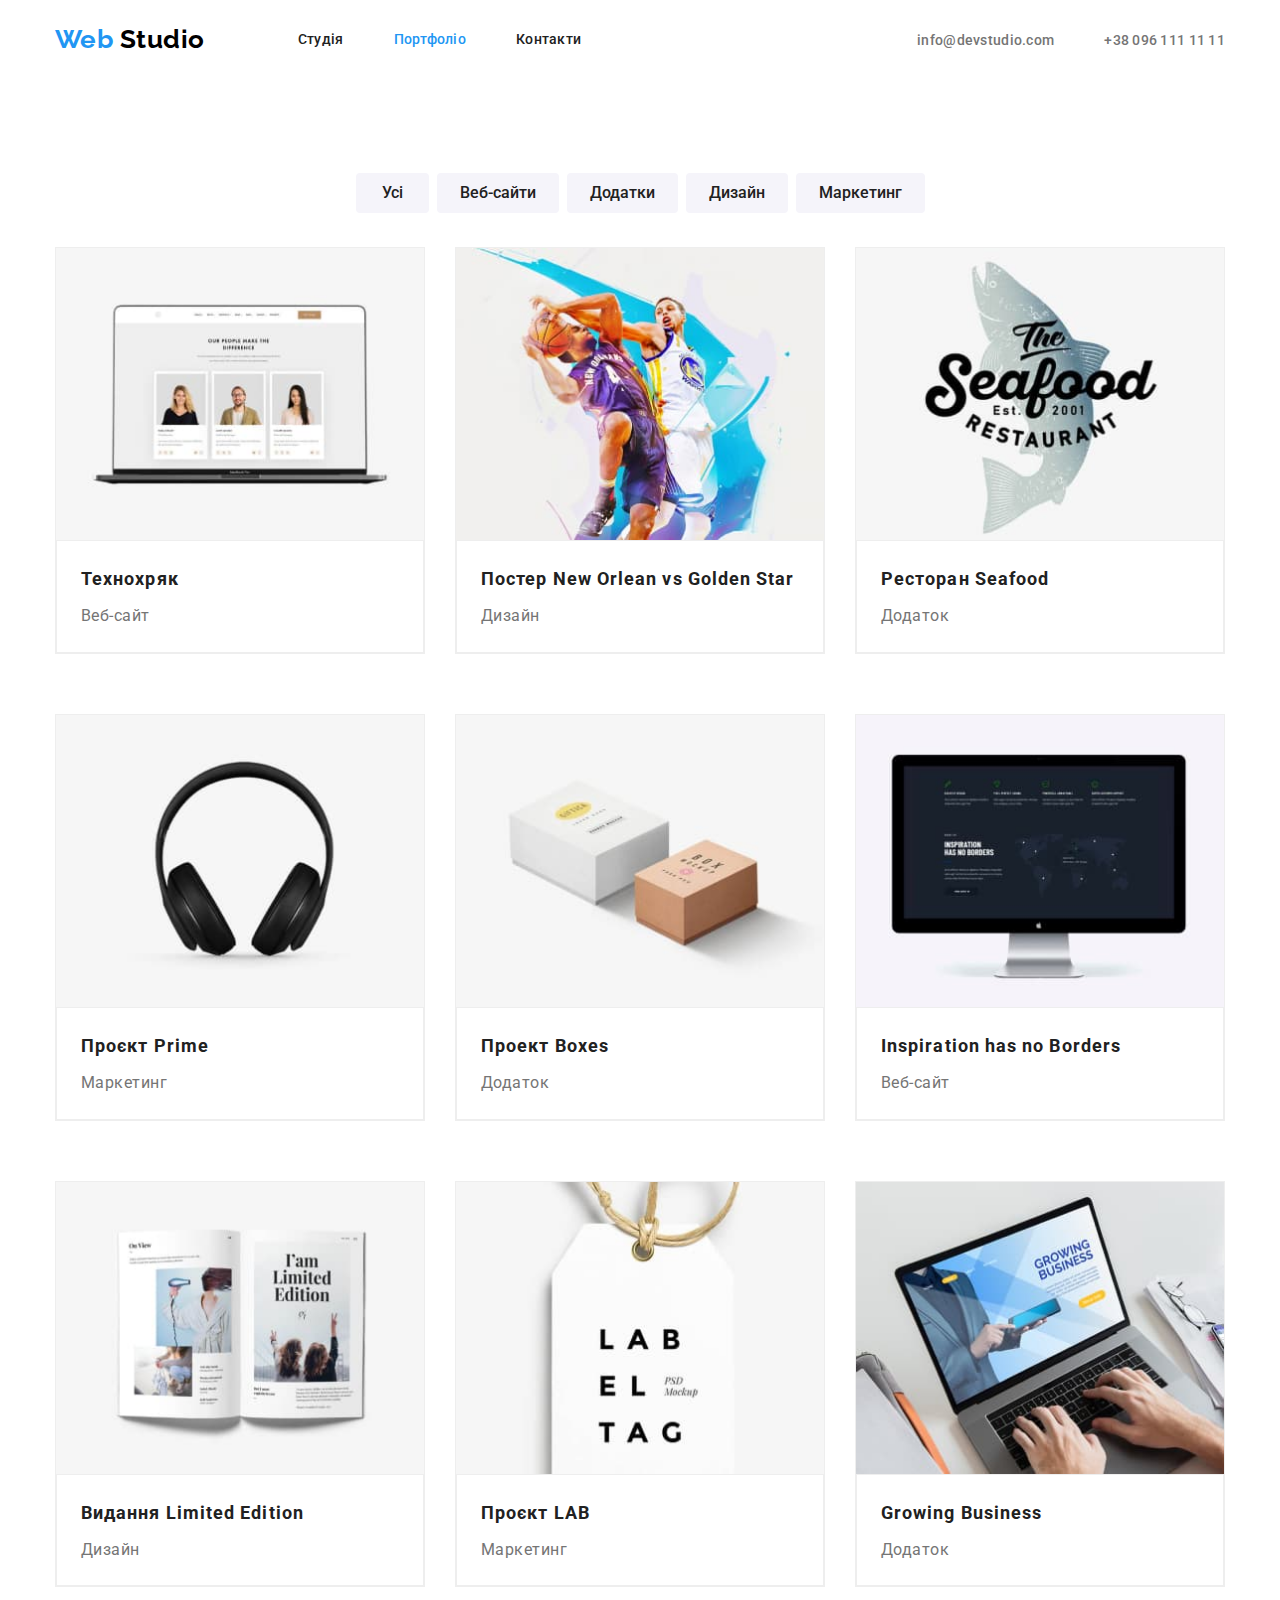
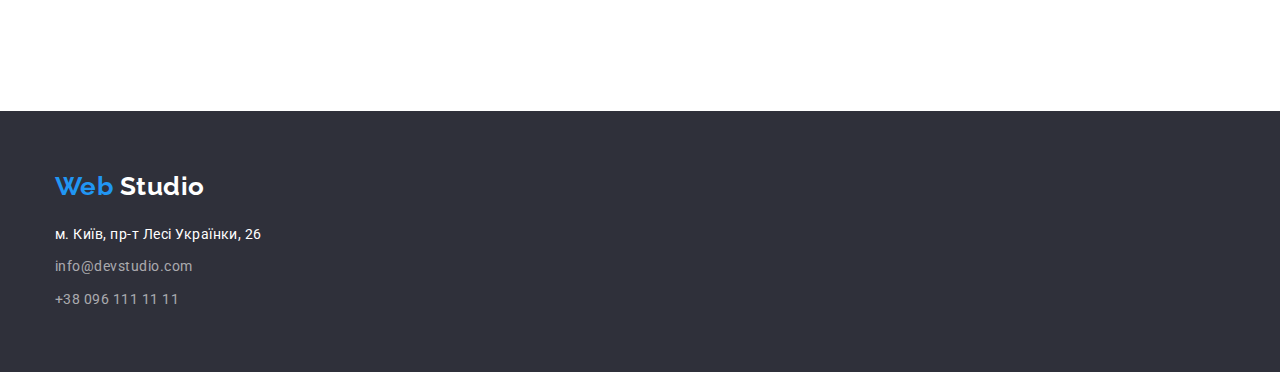
==== commit b21bf448: "Update portfolio.html" ====
--- a/portfolio.html
+++ b/portfolio.html
@@ -219,7 +219,7 @@
               >
             </li>
             <li class="mail-footer footer-list">
-              <a href="mailto:info@devstudio.com" class="mail">info@example.com</a>
+              <a href="mailto:info@devstudio.com" class="mail">info@devstudio.com</a>
             </li>
             <li class="tel-footer footer-list">
               <a href="tel:+380961111111" class="tel">+38 096 111 11 11</a>
--- a/css/styles.css
+++ b/css/styles.css
@@ -198,7 +198,6 @@
 }
 .features-list {
   display: flex;
-  flex-wrap: wrap;
 }
 .features-list > .features-card {
   width: calc((100% - 90px) / 4);
@@ -217,12 +216,13 @@
 }
 .services-list {
   display: flex;
-  flex-wrap: wrap;
-}
-.services-list .services-card {
+  margin-top: 50px;
+}
+.services-list > .services-card {
   width: calc((100% - 60px) / 3);
   margin-right: var(--list-gap);
 }
+
 .services-list:nth-child(3) {
   margin-right: 0px;
 }
@@ -234,9 +234,7 @@
 }
 .team {
   background-color: #f5f4fa;
-  padding-bottom: 94px;
-}
-
+}
 .team .team-member {
   font-weight: 500;
   font-size: 16px;
@@ -258,7 +256,7 @@
   margin-right: var(--list-gap);
   background-color: var(--white);
 }
-.team-list :nth-child(4) {
+.team-list:nth-child(4) {
   margin-right: 0px;
 }
 .footer {
@@ -323,8 +321,8 @@
   outline: none;
 }
 
-.filters .position:hover,
-.filters .position:focus {
+.filters .position :hover,
+.filters .position :focus {
   color: var(--white);
   background-color: var(--blue);
 }
@@ -333,7 +331,6 @@
   display: flex;
   flex-wrap: wrap;
   justify-content: center;
-  margin-bottom: 50px;
 }
 
 .filters :not(:last-child) {
@@ -347,7 +344,7 @@
   line-height: 2;
   letter-spacing: 0.06em;
   margin-top: 0px;
-  margin-bottom: 4px;
+  margin-bottom: 0px;
 }
 .portfolio-list {
   padding: 20px 24px;
@@ -358,7 +355,7 @@
   font-weight: 400;
   font-size: 16px;
   line-height: 1.9;
-  margin-top: 0px;
+  margin-top: 4px;
   margin-bottom: 0px;
 }
 
@@ -370,11 +367,11 @@
 .serv-list {
   display: flex;
   flex-wrap: wrap;
+  gap: 30px;
   margin-top: 34px;
 }
 .serv-card {
-  width: 370px;
-  margin-right: var(--list-gap);
+  width: calc((100% - 60px) / 3);
   margin-bottom: var(--list-gap);
   background-color: var(--white);
   border: 1px solid #eeeeee;
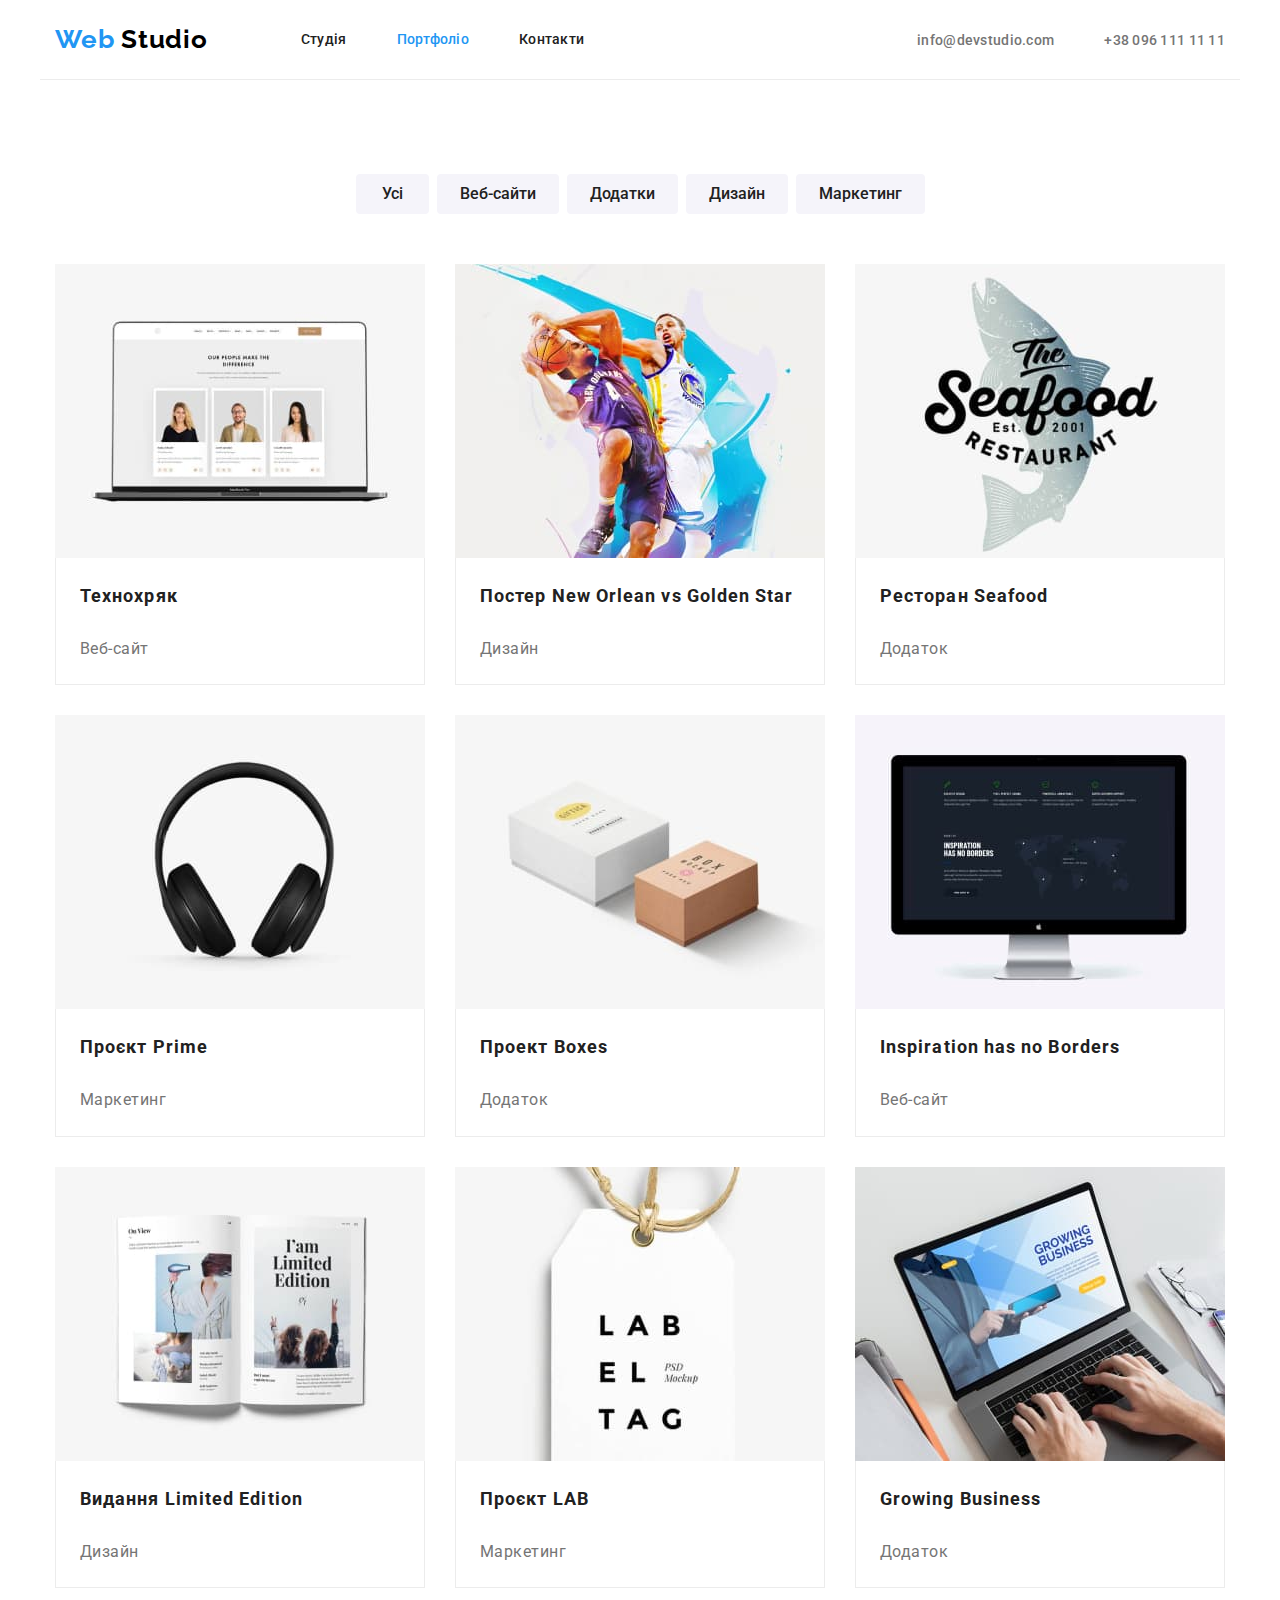
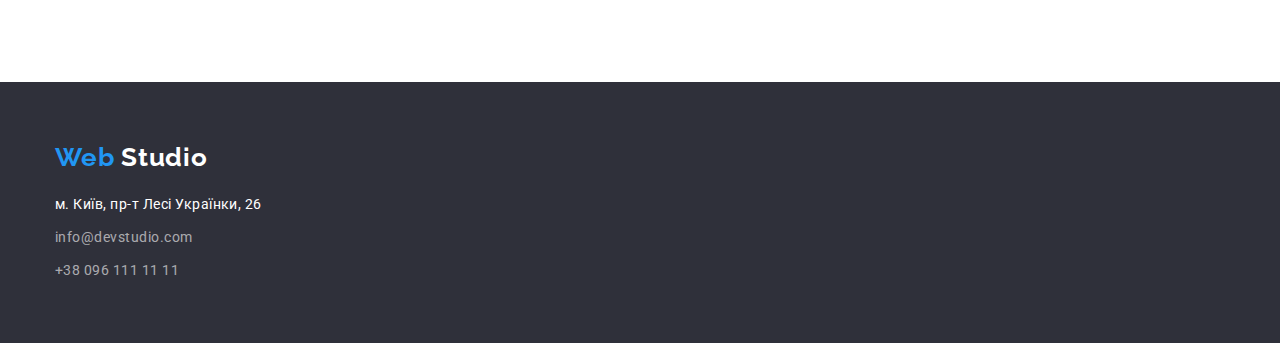
==== commit 30761f36: "fix2" ====
--- a/portfolio.html
+++ b/portfolio.html
@@ -68,8 +68,7 @@
               <button type="button" class="item">Маркетинг</button>
             </li>
           </ul>
-        </div>
-        <div class="service container">
+
           <ul class="serv-list">
             <li class="serv-card">
               <a href="#" class="item">
--- a/css/styles.css
+++ b/css/styles.css
@@ -49,15 +49,17 @@
   margin-left: auto;
   margin-right: auto;
 }
-
-.main {
-  border: 1px solid #ececec;
-}
+/*Навігація*/
 .top-line {
+  border-bottom: 1px solid #ececec;
+}
+.top-line {
   display: flex;
   align-items: center;
 }
-
+.logo {
+  letter-spacing: 0.03em;
+}
 .top-line .logo {
   font-family: 'Raleway', sans-serif;
   font-weight: 700;
@@ -134,7 +136,7 @@
 .contacts .tel:focus {
   color: var(--blue);
 }
-
+/*Герой*/
 .hero {
   background-color: #2f303a;
   max-width: 1600px;
@@ -174,11 +176,7 @@
 .modal-btn:hover .modal-btn:focus {
   color: var(--blue);
 }
-.features,
-.services,
-.team {
-  padding-top: 94px;
-}
+
 .features-desc {
   color: var(--grey);
   font-family: 'Roboto';
@@ -198,29 +196,31 @@
 }
 .features-list {
   display: flex;
+  gap: 30px;
 }
 .features-list > .features-card {
   width: calc((100% - 90px) / 4);
-  margin-right: var(--list-gap);
+  margin-right: 0;
 }
 .features-list:nth-child(4) {
   margin-right: 0px;
 }
+/*Сервіси*/
 .services-title,
 .team-title {
   font-weight: 700;
   font-size: 36px;
-  line-height: 0.7;
+  line-height: 1.17;
   text-align: center;
   margin-bottom: 50px;
 }
 .services-list {
   display: flex;
-  margin-top: 50px;
+  gap: 30px;
 }
 .services-list > .services-card {
   width: calc((100% - 60px) / 3);
-  margin-right: var(--list-gap);
+  margin-right: 0;
 }
 
 .services-list:nth-child(3) {
@@ -229,9 +229,7 @@
 .services-card .link {
   display: block;
 }
-.services {
-  padding-bottom: 94px;
-}
+/*Команда*/
 .team {
   background-color: #f5f4fa;
 }
@@ -248,17 +246,18 @@
 }
 .team-list {
   display: flex;
-  margin-top: 50px;
+  gap: 30px;
 }
 .team-card {
   text-align: center;
   width: calc((100% - 90px) / 4);
-  margin-right: var(--list-gap);
+  margin-right: 0;
   background-color: var(--white);
 }
 .team-list:nth-child(4) {
   margin-right: 0px;
 }
+/*Футер*/
 .footer {
   background-color: #2f303a;
   padding-top: 60px;
@@ -301,10 +300,7 @@
 .footer-list:last-child {
   margin: 0px;
 }
-.portfolio {
-  padding-top: 94px;
-  padding-bottom: 94px;
-}
+/*Потфоліо кнопки*/
 .filters .item {
   color: var(--main-color);
   background-color: #f5f4fa;
@@ -331,12 +327,13 @@
   display: flex;
   flex-wrap: wrap;
   justify-content: center;
+  margin-bottom: 50px;
 }
 
 .filters :not(:last-child) {
   margin-right: 8px;
 }
-
+/*Портфоліо Список*/
 .serv-list .service {
   color: var(--main-color);
   font-weight: 700;
@@ -344,19 +341,20 @@
   line-height: 2;
   letter-spacing: 0.06em;
   margin-top: 0px;
-  margin-bottom: 0px;
+  margin-bottom: 20px;
 }
 .portfolio-list {
   padding: 20px 24px;
-  border: 1px Solid #eeeeee;
+  border-top: 0;
+  border-left: 1px solid #ececec;
+  border-right: 1px solid #ececec;
+  border-bottom: 1px solid #ececec;
 }
 .serv-list .descrip {
   color: var(--grey);
   font-weight: 400;
   font-size: 16px;
   line-height: 1.9;
-  margin-top: 4px;
-  margin-bottom: 0px;
 }
 
 .serv-list .item {
@@ -368,21 +366,17 @@
   display: flex;
   flex-wrap: wrap;
   gap: 30px;
-  margin-top: 34px;
 }
 .serv-card {
   width: calc((100% - 60px) / 3);
-  margin-bottom: var(--list-gap);
+
   background-color: var(--white);
-  border: 1px solid #eeeeee;
 }
 
 .serv-list:nth-child(3n) {
   margin-right: 0;
 }
-.serv-list:nth-last-child(-n + 3) {
-  margin-bottom: 0;
-}
+
 .visually-hidden {
   position: absolute;
   width: 1px;
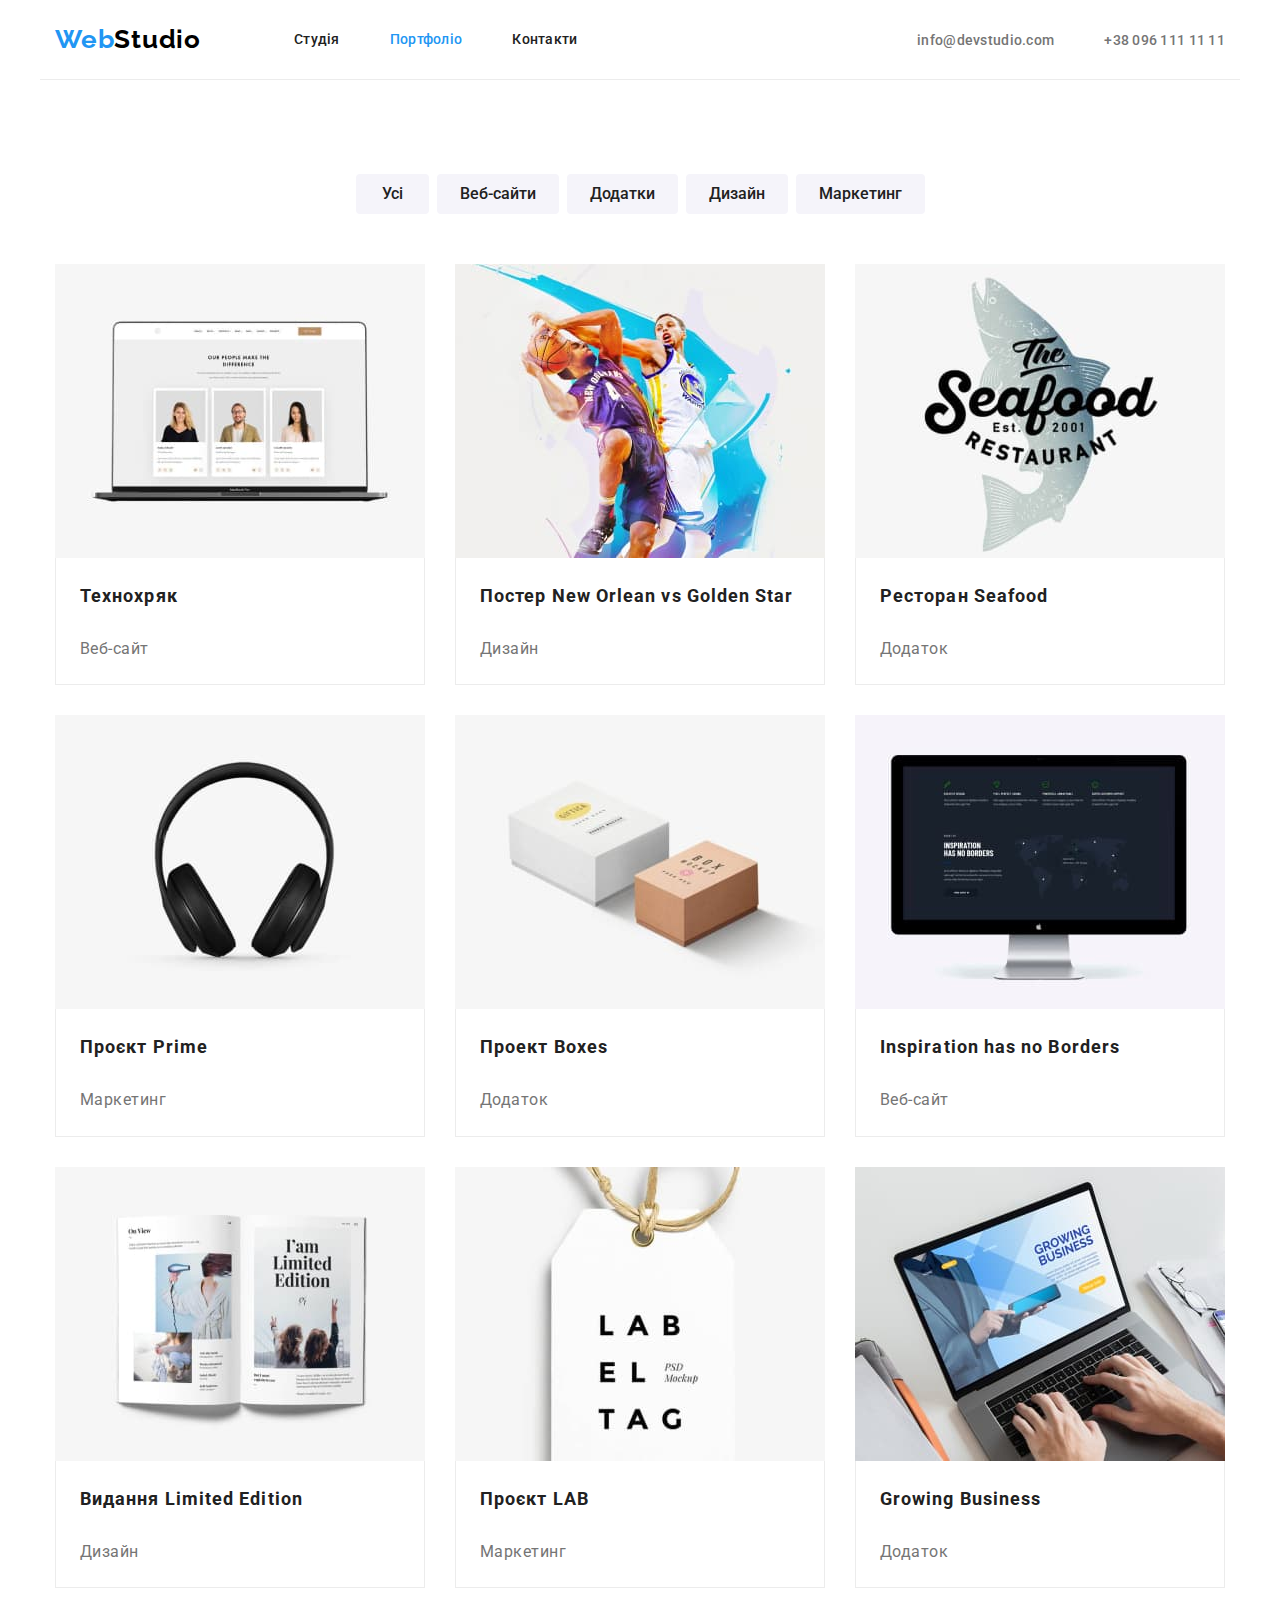
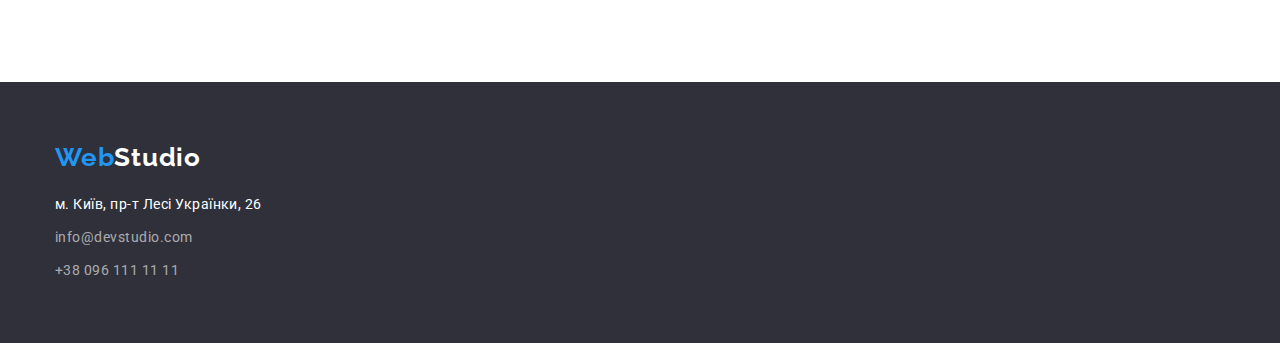
==== commit a239884b: "logo gap fix" ====
--- a/portfolio.html
+++ b/portfolio.html
@@ -22,8 +22,7 @@
       <div class="container top-line">
         <nav class="nav-container">
           <a href="#" class="logo">
-            <span class="logo-blue">Web</span>
-            <span class="logo-black">Studio</span>
+            <span class="logo-blue">Web</span><span class="logo-black">Studio</span>
           </a>
           <ul class="site-nav">
             <li class="pages">
@@ -203,8 +202,7 @@
     <footer class="footer">
       <div class="container">
         <a href="#" class="logo">
-          <span class="logo-blue">Web</span>
-          <span class="logo-white">Studio</span>
+          <span class="logo-blue">Web</span><span class="logo-white">Studio</span>
         </a>
         <address class="adress-list">
           <ul>
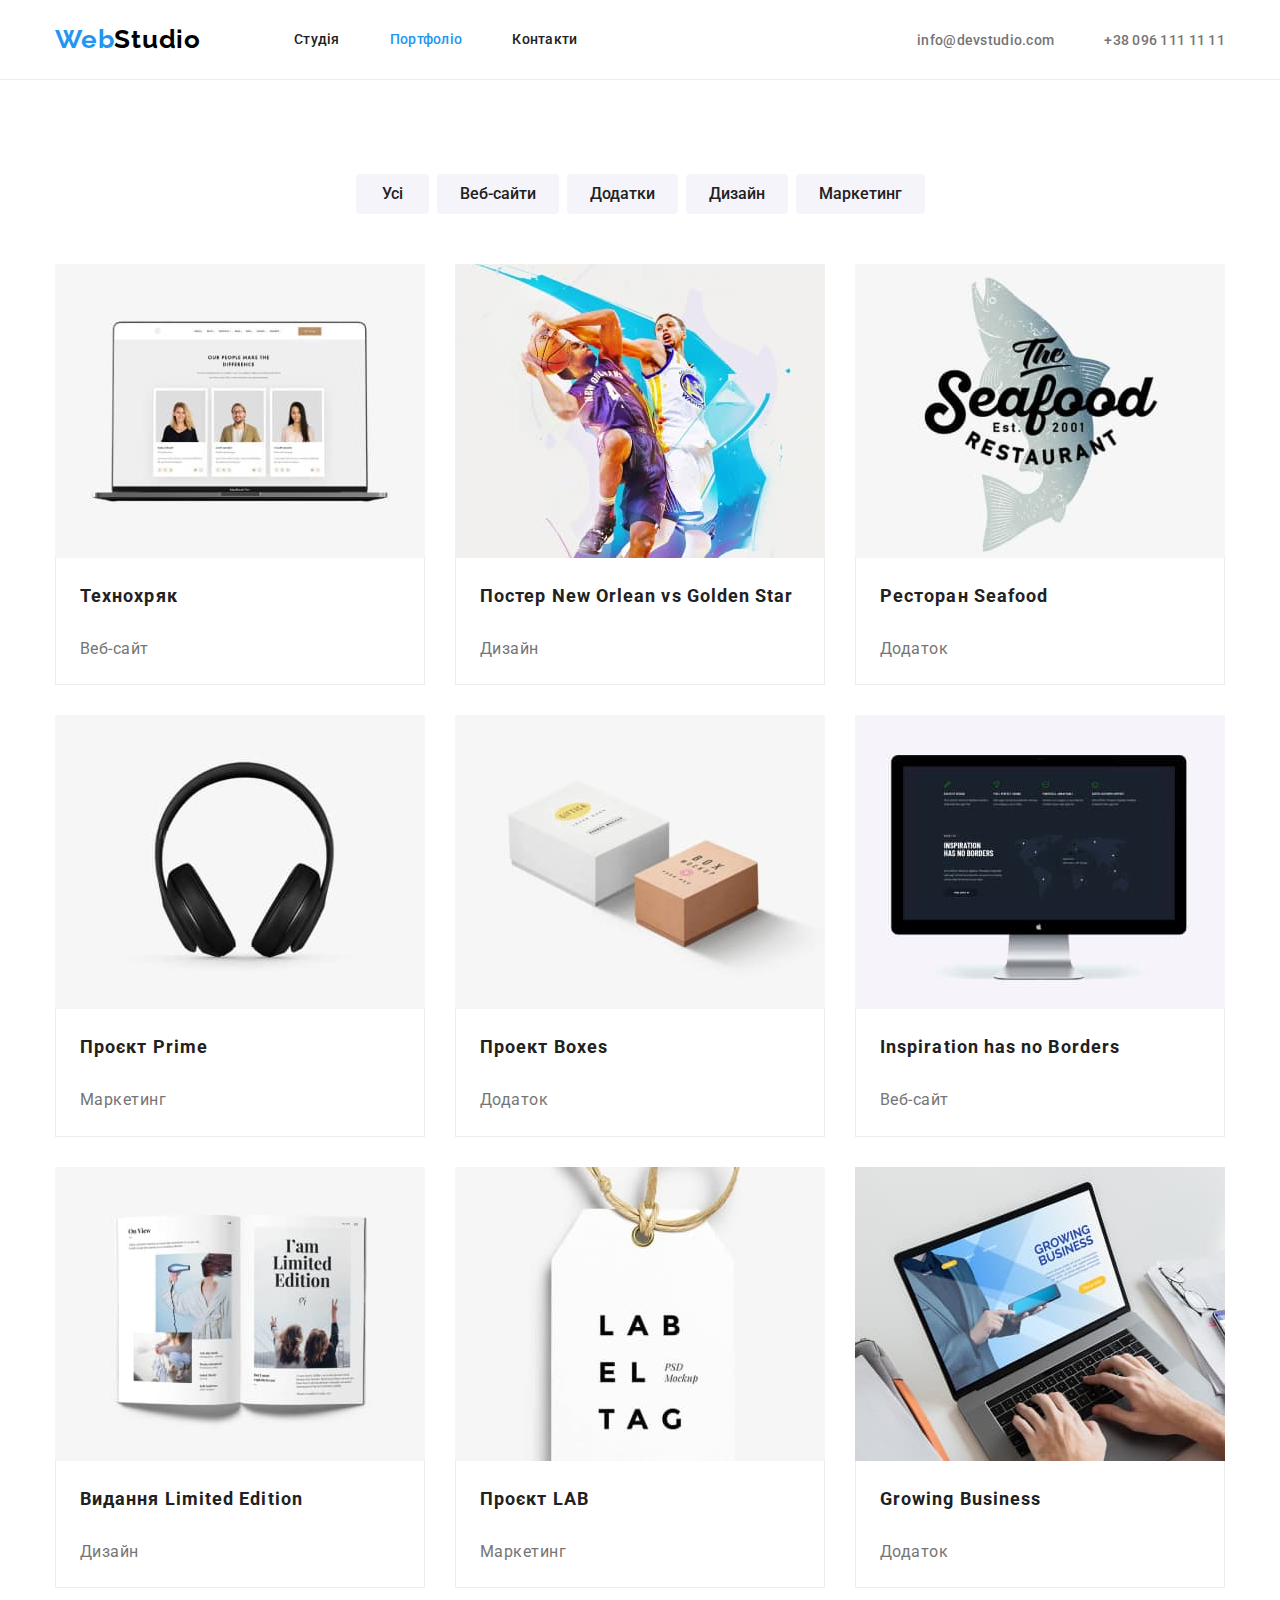
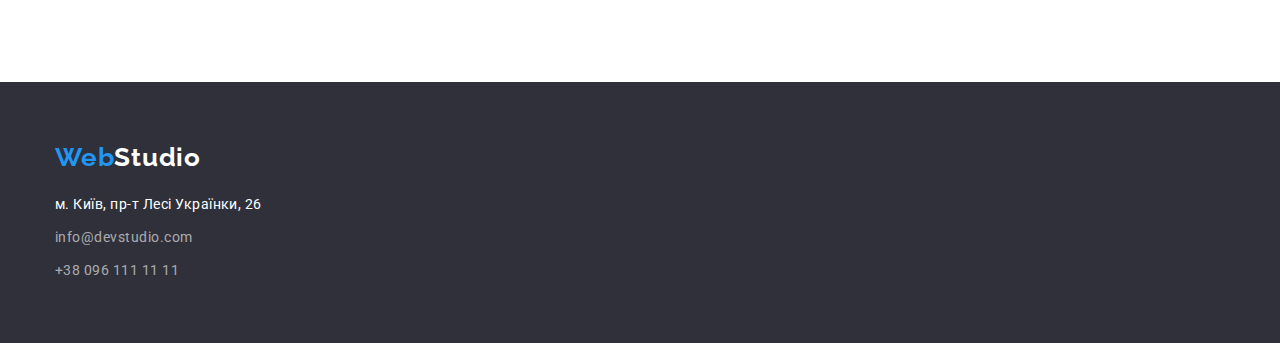
==== commit 3664e115: "border" ====
--- a/portfolio.html
+++ b/portfolio.html
@@ -18,7 +18,7 @@
     <link rel="stylesheet" href="./css/styles.css" />
   </head>
   <body>
-    <header>
+    <header class="header">
       <div class="container top-line">
         <nav class="nav-container">
           <a href="#" class="logo">
--- a/css/styles.css
+++ b/css/styles.css
@@ -50,7 +50,7 @@
   margin-right: auto;
 }
 /*Навігація*/
-.top-line {
+.header {
   border-bottom: 1px solid #ececec;
 }
 .top-line {
